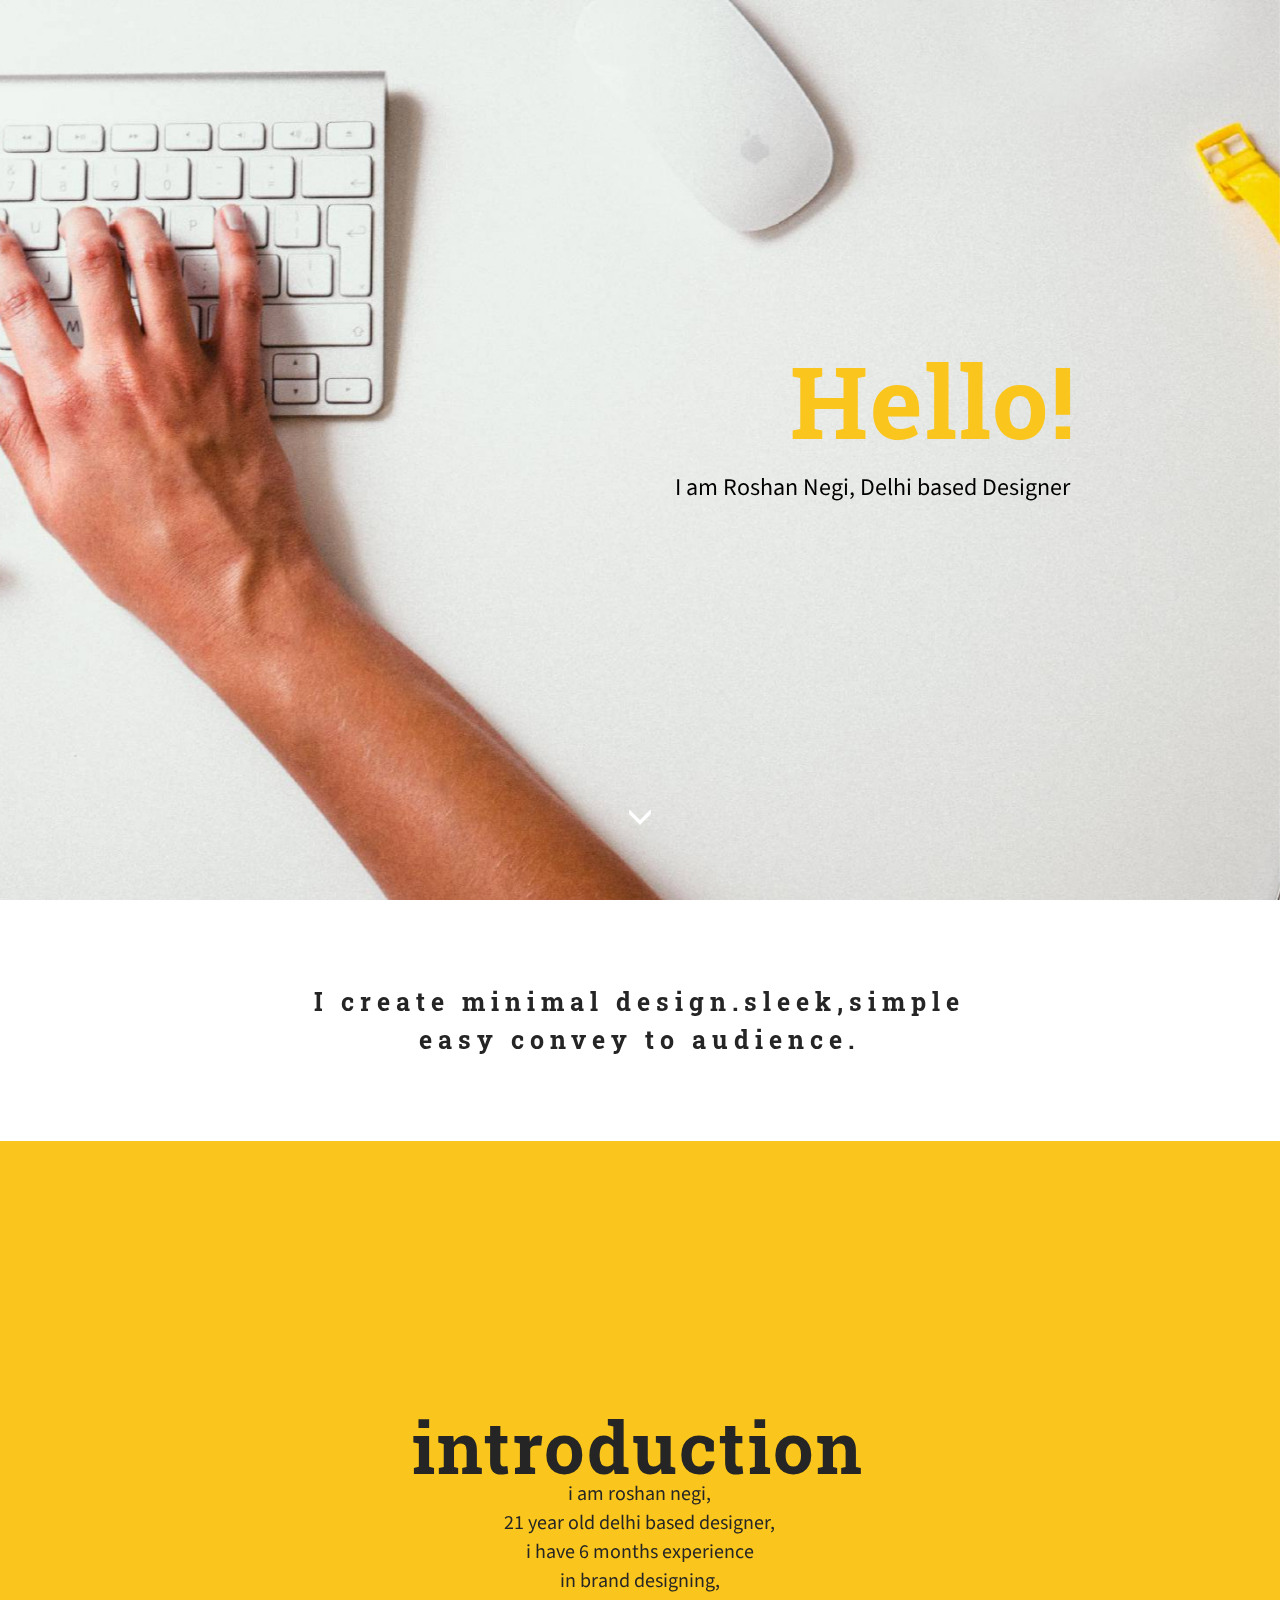
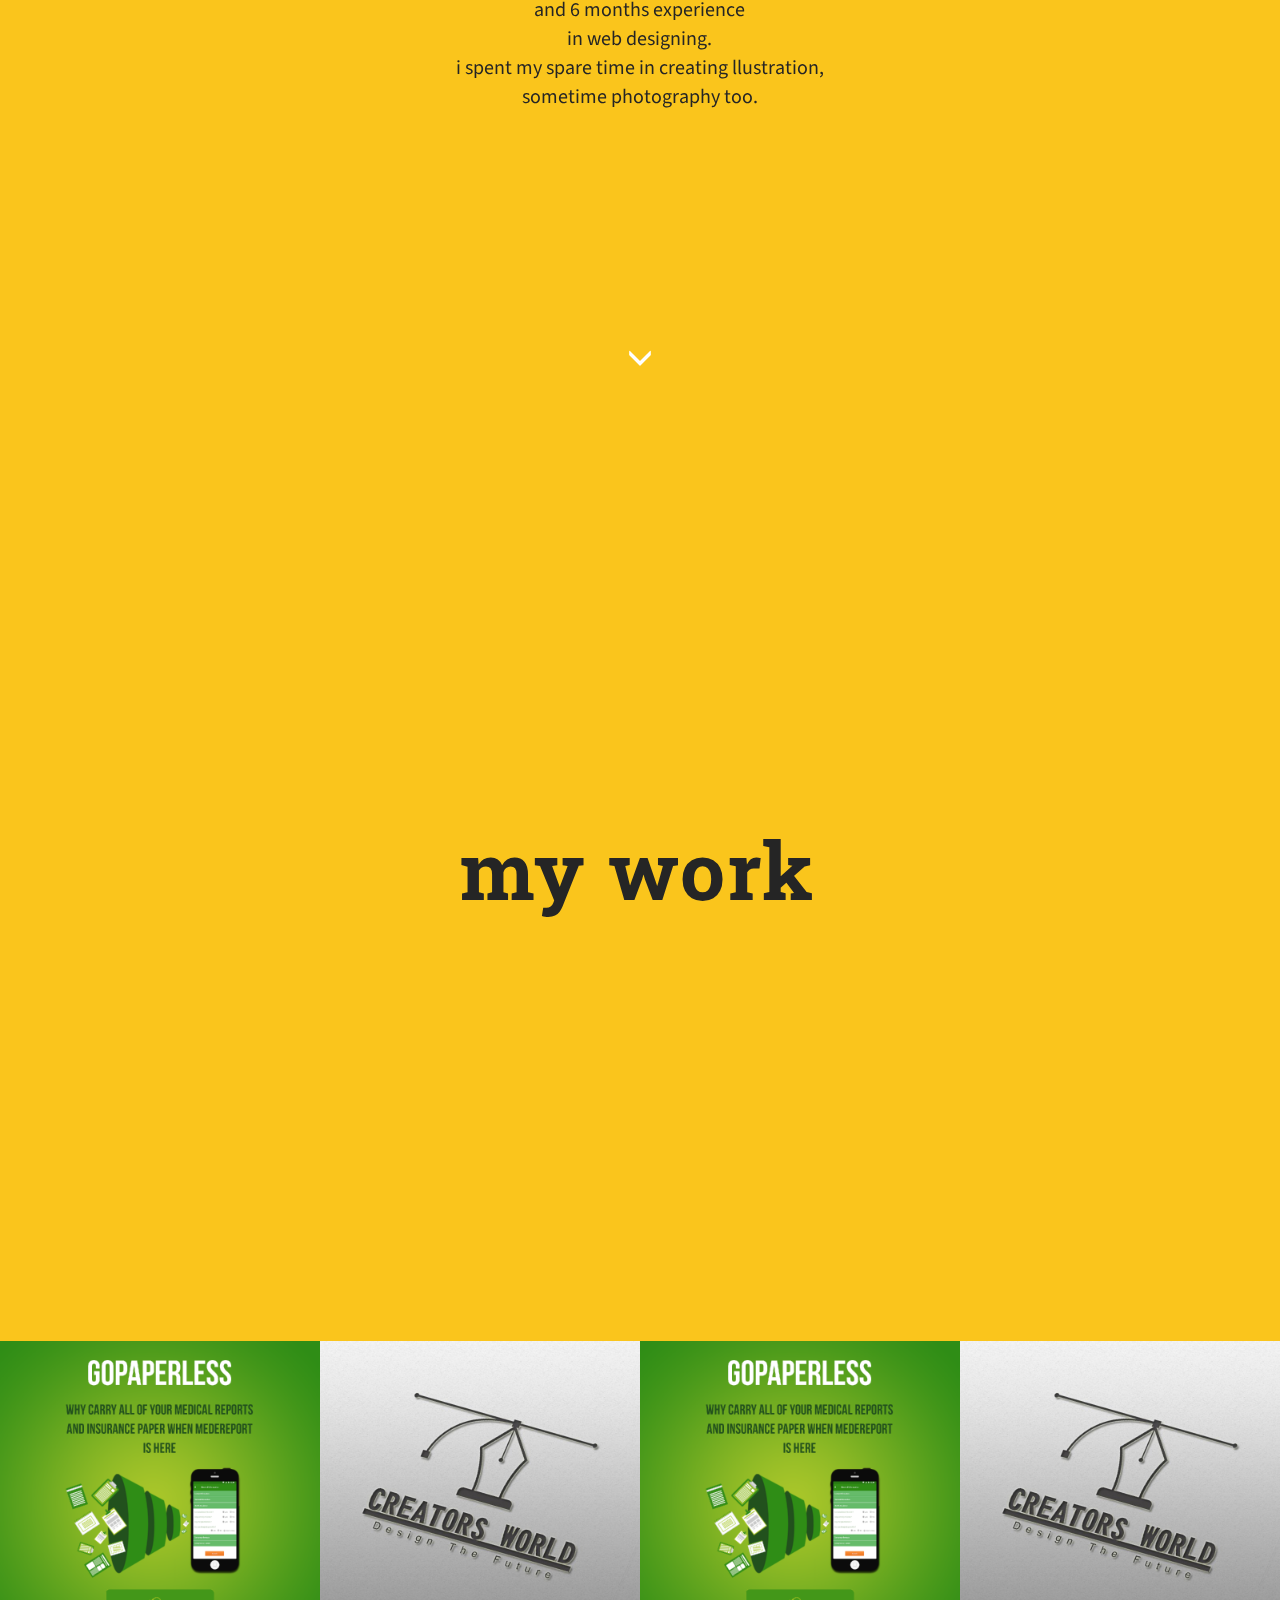
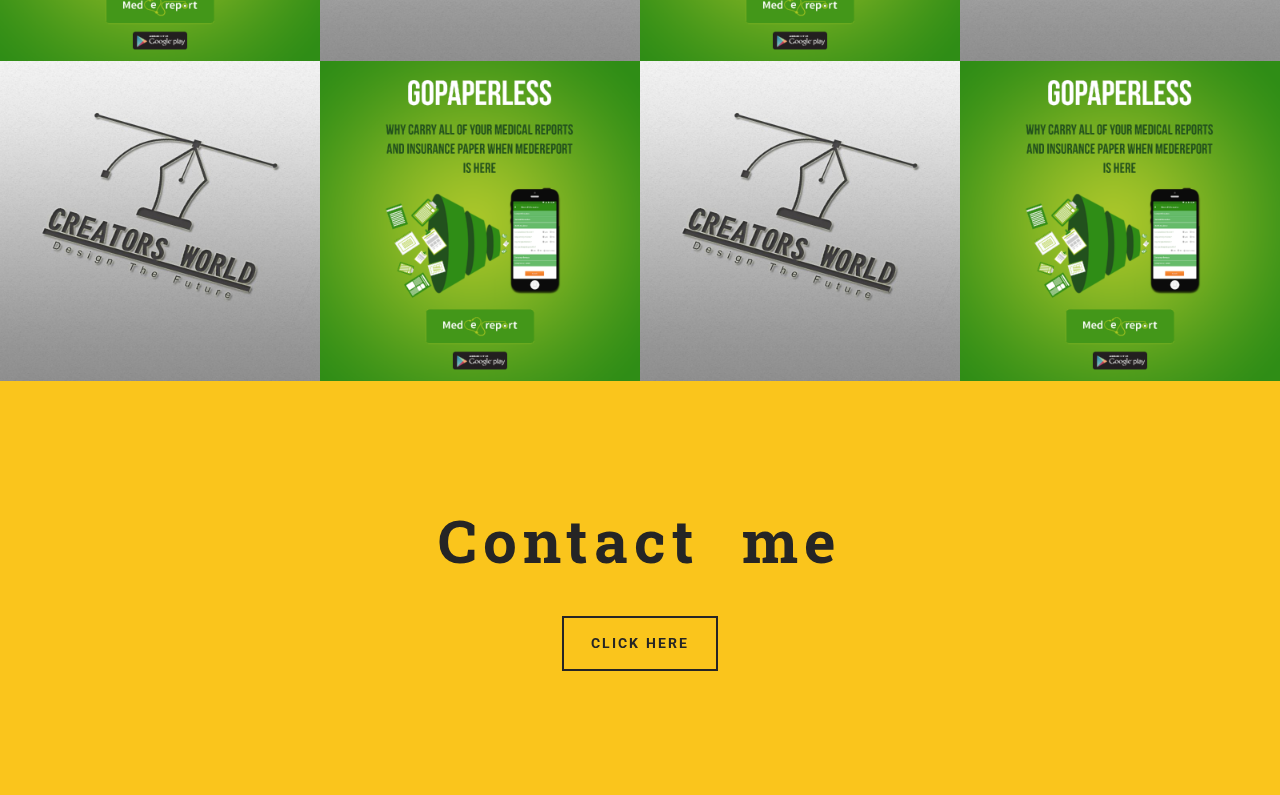
==== index.html @ f422060e "create github pages" ====
<!DOCTYPE html>
<html>
<head>
  <!-- Site made with Mobirise Website Builder v3.10, https://mobirise.com -->
  <meta charset="UTF-8">
  <meta http-equiv="X-UA-Compatible" content="IE=edge">
  <meta name="generator" content="Mobirise v3.10, mobirise.com">
  <meta name="viewport" content="width=device-width, initial-scale=1">
  <link rel="shortcut icon" href="assets/images/logo.png" type="image/x-icon">
  <meta name="description" content="">
  
  <link rel="stylesheet" href="https://fonts.googleapis.com/css?family=Roboto:700,400&amp;subset=cyrillic,latin,greek,vietnamese">
  <link rel="stylesheet" href="assets/bootstrap/css/bootstrap.min.css">
  <link rel="stylesheet" href="assets/animate.css/animate.min.css">
  <link rel="stylesheet" href="assets/mobirise/css/style.css">
  <link rel="stylesheet" href="assets/mobirise-gallery/style.css">
  <link rel="stylesheet" href="assets/mobirise-slider/style.css">
  <link rel="stylesheet" href="assets/mobirise/css/mbr-additional.css" type="text/css">
  
  
  
</head>
<body>
<section class="mbr-box mbr-section mbr-section--relative mbr-section--fixed-size mbr-section--full-height mbr-section--bg-adapted mbr-parallax-background" id="header2-4" style="background-image: url(assets/images/pexels-photo-2000x1026-61.jpg);">
    <div class="mbr-box__magnet mbr-box__magnet--sm-padding mbr-box__magnet--center-left">
        
        <div class="mbr-box__container mbr-section__container container">
            <div class="mbr-box mbr-box--stretched"><div class="mbr-box__magnet mbr-box__magnet--center-left">
                <div class="row"><div class=" col-sm-6 col-sm-offset-6">
                    <div class="mbr-hero animated fadeInUp">
                        <h1 class="mbr-hero__text">Hello!</h1>
                        <p class="mbr-hero__subtext"></p><p>&nbsp; &nbsp; I am Roshan Negi, Delhi based Designer</p><p></p>
                    </div>
                    
                </div></div>
            </div></div>
        </div>
        <div class="mbr-arrow mbr-arrow--floating text-center">
            <div class="mbr-section__container container">
                <a class="mbr-arrow__link" href="#header3-6"><i class="glyphicon glyphicon-menu-down"></i></a>
            </div>
        </div>
    </div>
</section>

<section class="engine"><a rel="external" href="https://mobirise.com">free offline site development</a></section><section class="mbr-section" id="header3-6">
    <div class="mbr-section__container container mbr-section__container--isolated">
        <div class="mbr-header mbr-header--wysiwyg row">
            <div class="col-sm-8 col-sm-offset-2">
                <h3 class="mbr-header__text">I create&nbsp;minimal design.sleek,simple<br>easy convey&nbsp;to audience.</h3>
                
            </div>
        </div>
    </div>
</section>

<section class="mbr-box mbr-section mbr-section--relative mbr-section--fixed-size mbr-section--full-height mbr-section--bg-adapted" id="header2-d" style="background-color: rgb(250, 197, 28);">
    <div class="mbr-box__magnet mbr-box__magnet--sm-padding mbr-box__magnet--center-center">
        
        <div class="mbr-box__container mbr-section__container container">
            <div class="mbr-box mbr-box--stretched"><div class="mbr-box__magnet mbr-box__magnet--center-center">
                <div class="row"><div class=" col-sm-8 col-sm-offset-2">
                    <div class="mbr-hero animated fadeInUp">
                        <h1 class="mbr-hero__text">introduction</h1>
                        <p class="mbr-hero__subtext">i am roshan negi,<br>21 year old delhi based designer,<br>i have 6 months experience<br>in brand designing,<br>and 6 months experience<br>in web designing.<br>i spent my spare time in creating&nbsp;llustration,<br>sometime photography too.<br></p>
                    </div>
                    
                </div></div>
            </div></div>
        </div>
        <div class="mbr-arrow mbr-arrow--floating text-center">
            <div class="mbr-section__container container">
                <a class="mbr-arrow__link" href="#header2-f"><i class="glyphicon glyphicon-menu-down"></i></a>
            </div>
        </div>
    </div>
</section>

<section class="mbr-box mbr-section mbr-section--relative mbr-section--fixed-size mbr-section--full-height mbr-section--bg-adapted" id="header2-f" style="background-color: rgb(250, 197, 28);">
    <div class="mbr-box__magnet mbr-box__magnet--sm-padding mbr-box__magnet--center-center">
        
        <div class="mbr-box__container mbr-section__container container">
            <div class="mbr-box mbr-box--stretched"><div class="mbr-box__magnet mbr-box__magnet--center-center">
                <div class="row"><div class=" col-sm-8 col-sm-offset-2">
                    <div class="mbr-hero animated fadeInUp">
                        <h1 class="mbr-hero__text">my work</h1>
                        
                    </div>
                    
                </div></div>
            </div></div>
        </div>
        
    </div>
</section>

<section class="mbr-gallery mbr-section mbr-section--no-padding" id="gallery1-j" style="background-color: rgb(250, 197, 28);">
    <!-- Gallery -->
    <div class=" mbr-gallery-layout-default">
        <div>
            <div class="row mbr-gallery-row no-gutter">

                <div class="col-lg-3 col-md-4 col-sm-6 col-xs-12 mbr-gallery-item">

                     

                    <a href="#lb-gallery1-j" data-slide-to="0" data-toggle="modal">
                        <img alt="" src="assets/images/59404645477329-2000x2000-99-2000x2000-58.png">
                        <span class="icon glyphicon glyphicon-zoom-in"></span>
                    </a>
                </div><div class="col-lg-3 col-md-4 col-sm-6 col-xs-12 mbr-gallery-item">

                     

                    <a href="#lb-gallery1-j" data-slide-to="1" data-toggle="modal">
                        <img alt="" src="assets/images/d89c5e29535083-2000x2000-59-2000x2000-6.jpg">
                        <span class="icon glyphicon glyphicon-zoom-in"></span>
                    </a>
                </div><div class="col-lg-3 col-md-4 col-sm-6 col-xs-12 mbr-gallery-item">

                     

                    <a href="#lb-gallery1-j" data-slide-to="2" data-toggle="modal">
                        <img alt="" src="assets/images/59404645477329-2000x2000-77-2000x2000-83.png">
                        <span class="icon glyphicon glyphicon-zoom-in"></span>
                    </a>
                </div><div class="col-lg-3 col-md-4 col-sm-6 col-xs-12 mbr-gallery-item">

                     

                    <a href="#lb-gallery1-j" data-slide-to="3" data-toggle="modal">
                        <img alt="" src="assets/images/d89c5e29535083-2000x2000-75-2000x2000-48.jpg">
                        <span class="icon glyphicon glyphicon-zoom-in"></span>
                    </a>
                </div><div class="col-lg-3 col-md-4 col-sm-6 col-xs-12 mbr-gallery-item">

                     

                    <a href="#lb-gallery1-j" data-slide-to="4" data-toggle="modal">
                        <img alt="" src="assets/images/d89c5e29535083-2000x2000-4-2000x2000-98.jpg">
                        <span class="icon glyphicon glyphicon-zoom-in"></span>
                    </a>
                </div><div class="col-lg-3 col-md-4 col-sm-6 col-xs-12 mbr-gallery-item">

                     

                    <a href="#lb-gallery1-j" data-slide-to="5" data-toggle="modal">
                        <img alt="" src="assets/images/59404645477329-2000x2000-41-2000x2000-79.png">
                        <span class="icon glyphicon glyphicon-zoom-in"></span>
                    </a>
                </div><div class="col-lg-3 col-md-4 col-sm-6 col-xs-12 mbr-gallery-item">

                     

                    <a href="#lb-gallery1-j" data-slide-to="6" data-toggle="modal">
                        <img alt="" src="assets/images/d89c5e29535083-2000x2000-57-2000x2000-91.jpg">
                        <span class="icon glyphicon glyphicon-zoom-in"></span>
                    </a>
                </div><div class="col-lg-3 col-md-4 col-sm-6 col-xs-12 mbr-gallery-item">

                     

                    <a href="#lb-gallery1-j" data-slide-to="7" data-toggle="modal">
                        <img alt="" src="assets/images/59404645477329-2000x2000-97-2000x2000-22.png">
                        <span class="icon glyphicon glyphicon-zoom-in"></span>
                    </a>
                </div>
            </div>
        </div>
        <div class="clearfix"></div>
    </div>

    <!-- Lightbox -->
    <div data-app-prevent-settings="" class="mbr-slider modal fade carousel slide" tabindex="-1" data-keyboard="true" data-interval="false" id="lb-gallery1-j">
        <div class="modal-dialog">
            <div class="modal-content">
                <div class="modal-body">
                    <ol class="carousel-indicators">
                        <li data-app-prevent-settings="" data-target="#lb-gallery1-j" data-slide-to="0"></li><li data-app-prevent-settings="" data-target="#lb-gallery1-j" data-slide-to="1"></li><li data-app-prevent-settings="" data-target="#lb-gallery1-j" data-slide-to="2"></li><li data-app-prevent-settings="" data-target="#lb-gallery1-j" data-slide-to="3"></li><li data-app-prevent-settings="" data-target="#lb-gallery1-j" data-slide-to="4"></li><li data-app-prevent-settings="" data-target="#lb-gallery1-j" data-slide-to="5"></li><li data-app-prevent-settings="" data-target="#lb-gallery1-j" data-slide-to="6"></li><li data-app-prevent-settings="" data-target="#lb-gallery1-j" class=" active" data-slide-to="7"></li>
                    </ol>
                    <div class="carousel-inner">
                        <div class="item">
                            <img alt="" src="assets/images/59404645477329-2000x2000-99.png">
                        </div><div class="item">
                            <img alt="" src="assets/images/d89c5e29535083-2000x2000-59.jpg">
                        </div><div class="item">
                            <img alt="" src="assets/images/59404645477329-2000x2000-77.png">
                        </div><div class="item">
                            <img alt="" src="assets/images/d89c5e29535083-2000x2000-75.jpg">
                        </div><div class="item">
                            <img alt="" src="assets/images/d89c5e29535083-2000x2000-4.jpg">
                        </div><div class="item">
                            <img alt="" src="assets/images/59404645477329-2000x2000-41.png">
                        </div><div class="item">
                            <img alt="" src="assets/images/d89c5e29535083-2000x2000-57.jpg">
                        </div><div class="item active">
                            <img alt="" src="assets/images/59404645477329-2000x2000-97.png">
                        </div>
                    </div>
                    <a class="left carousel-control" role="button" data-slide="prev" href="#lb-gallery1-j">
                        <span class="glyphicon glyphicon-menu-left" aria-hidden="true"></span>
                        <span class="sr-only">Previous</span>
                    </a>
                    <a class="right carousel-control" role="button" data-slide="next" href="#lb-gallery1-j">
                        <span class="glyphicon glyphicon-menu-right" aria-hidden="true"></span>
                        <span class="sr-only">Next</span>
                    </a>

                    <a class="close" href="#" role="button" data-dismiss="modal">
                        <span class="glyphicon glyphicon-remove" aria-hidden="true"></span>
                        <span class="sr-only">Close</span>
                    </a>
                </div>
            </div>
        </div>
    </div>
</section>

<section class="mbr-section mbr-section--relative mbr-section--fixed-size" id="msg-box3-l" style="background-color: rgb(250, 197, 28);">
    
    <div class="mbr-section__container container mbr-section__container--first" style="padding-top: 124px;">
        <div class="mbr-header mbr-header--wysiwyg row">
            <div class="col-sm-8 col-sm-offset-2">
                <h3 class="mbr-header__text">Contact &nbsp;me</h3>
                
            </div>
        </div>
    </div>
    
    <div class="mbr-section__container container mbr-section__container--last" style="padding-bottom: 124px;">
        <div class="row">
            <div class="col-sm-8 col-sm-offset-2">
                <div class="mbr-buttons mbr-buttons--center"><a class="mbr-buttons__btn btn btn-lg btn-default" href="page2.html">CLICK HERE</a>  </div>
            </div>
        </div>
    </div>
</section>


  <script src="assets/web/assets/jquery/jquery.min.js"></script>
  <script src="assets/bootstrap/js/bootstrap.min.js"></script>
  <script src="assets/smooth-scroll/SmoothScroll.js"></script>
  <script src="assets/jarallax/jarallax.js"></script>
  <script src="assets/masonry/masonry.pkgd.min.js"></script>
  <script src="assets/imagesloaded/imagesloaded.pkgd.min.js"></script>
  <script src="assets/bootstrap-carousel-swipe/bootstrap-carousel-swipe.js"></script>
  <script src="assets/mobirise/js/script.js"></script>
  <script src="assets/mobirise-gallery/script.js"></script>
  
  
</body>
</html>
---- assets/mobirise/css/style.css ----
.is-builder .animated {
  -webkit-animation-name: none !important;
  animation-name: none !important;
}
html {
  position: relative;
  min-height: 100%;
}
.mbr-embedded-video {
  position: relative;
}
.mbr-background-video,
.mbr-background-video-preview {
  bottom: 0;
  left: 0;
  overflow: hidden;
  position: absolute;
  right: 0;
  top: 0;
}
.mbr-parallax-background,
.mbr-background {
  background-attachment: fixed !important;
  background-position: 50% 0;
  background-repeat: no-repeat;
  background-size: cover !important;
}
.mbr-hidden-scrollbar .mbr-parallax-background {
  background-size: auto 130%;
}
.mobile .mbr-parallax-background {
  background-attachment: scroll !important;
}
.mbr-background {
  background-attachment: scroll !important;
}
.mbr-navbar {
  position: relative;
  width: 100%;
}
.mbr-navbar:before {
  content: "";
  display: block;
}
.mbr-navbar__brand-link:after,
.mbr-navbar__brand-img {
  max-height: 74px;
  height: 100%;
}
.mbr-navbar:before,
.mbr-navbar__container {
  height: 98px;
}
.mbr-navbar--ss .mbr-navbar__brand-link:after,
.mbr-navbar--ss .mbr-navbar__brand-img {
  height: 74px;
}
.mbr-navbar--ss:before,
.mbr-navbar--ss .mbr-navbar__container {
  height: 98px;
}
.mbr-navbar--xs .mbr-navbar__brand-link:after,
.mbr-navbar--xs .mbr-navbar__brand-img {
  height: 32px;
}
.mbr-navbar--xs:before,
.mbr-navbar--xs .mbr-navbar__container {
  height: 56px;
}
.mbr-navbar--s .mbr-navbar__brand-link:after,
.mbr-navbar--s .mbr-navbar__brand-img {
  height: 48px;
}
.mbr-navbar--s:before,
.mbr-navbar--s .mbr-navbar__container {
  height: 72px;
}
.mbr-navbar--m .mbr-navbar__brand-link:after,
.mbr-navbar--m .mbr-navbar__brand-img {
  height: 64px;
}
.mbr-navbar--m:before,
.mbr-navbar--m .mbr-navbar__container {
  height: 88px;
}
.mbr-navbar--l .mbr-navbar__brand-link:after,
.mbr-navbar--l .mbr-navbar__brand-img {
  height: 96px;
}
.mbr-navbar--l:before,
.mbr-navbar--l .mbr-navbar__container {
  height: 120px;
}
.mbr-navbar--xl .mbr-navbar__brand-link:after,
.mbr-navbar--xl .mbr-navbar__brand-img {
  height: 128px;
}
.mbr-navbar--xl:before,
.mbr-navbar--xl .mbr-navbar__container {
  height: 152px;
}
.mbr-navbar--short .mbr-navbar__brand-link:after,
.mbr-navbar--short .mbr-navbar__brand-img {
  height: 40px;
}
.mbr-navbar--short .mbr-brand__logo .mbr-iconfont{
  font-size: 40px;
}
.mbr-navbar--short:before,
.mbr-navbar--short .mbr-navbar__container {
  height: 64px;
}
.mbr-navbar--short .mbr-navbar__container {
  padding: 12px 0;
}
@media (max-width: 767px) {
  .mbr-navbar--short .mbr-navbar__brand-link:after,
  .mbr-navbar--short .mbr-navbar__brand-img {
    height: 31px;
  }
  .mbr-navbar--short:before,
  .mbr-navbar--short .mbr-navbar__container {
    height: 45px;
  }
  .mbr-navbar--short .mbr-navbar__container {
    padding: 7px 0;
  }
}
.mbr-navbar__brand-img {
  position: relative;
}
.mbr-navbar__brand-img,
.mbr-navbar__container,
.mbr-navbar__section {
  -webkit-transition: all 300ms ease-in-out 0s;
  -o-transition: all 300ms ease-in-out 0s;
  transition: all 300ms ease-in-out 0s;
}
.mbr-navbar__section {
  background: #2c2c2c;
  height: auto;
  position: absolute;
  top: 0;
  width: 100%;
  z-index: 1000;
}
.mbr-navbar__container {
  display: table;
  padding: 12px 0;
  width: 100%;
}
.mbr-navbar__menu-box {
  display: table;
  width: 100%;
}
.mbr-navbar__menu-box--inline-left,
.mbr-navbar__menu-box--inline-center,
.mbr-navbar__menu-box--inline-right {
  display: block;
  text-align: left;
}
.mbr-navbar__menu-box--inline-center {
  text-align: center;
}
.mbr-navbar__menu-box--inline-right {
  text-align: right;
}
.mbr-navbar__column {
  display: table-cell;
  vertical-align: middle;
}
.mbr-navbar__column--xxs {
  width: 1%;
}
.mbr-navbar__column--xs {
  width: 10%;
}
.mbr-navbar__column--s {
  width: 20%;
}
.mbr-navbar__column--m {
  width: 30%;
}
.mbr-navbar__column--l {
  width: 40%;
}
.mbr-navbar__column--xl {
  width: 50%;
}
.mbr-navbar__menu-box--inline-left .mbr-navbar__column,
.mbr-navbar__menu-box--inline-center .mbr-navbar__column,
.mbr-navbar__menu-box--inline-right .mbr-navbar__column {
  display: inline-block;
}
.mbr-navbar__items {
  float: left;
  padding-left: 0px;
  position: relative;
  left: -20px;
}
.mbr-navbar__items--right {
  float: right;
  left: 0;
}
.float-left {
  float: left;
}
.mbr-navbar__item {
  display: block;
  float: left;
  position: relative;
}
.mbr-navbar__hamburger {
  display: none;
  margin-top: -11px;
  position: absolute;
  right: 0;
  top: 50%;
  z-index: 10000;
}
.mbr-navbar--collapsed .mbr-navbar__container {
  position: relative;
}
.mbr-navbar--collapsed .mbr-navbar__column {
  display: block;
  width: 100%;
}
.mbr-navbar--collapsed .mbr-navbar__items--right {
  padding-top: 13px;
}
.mbr-navbar--collapsed .mbr-navbar__menu {
  background: rgba(0, 0, 0, 0.9);
  display: none;
  height: 100%;
  left: 0;
  position: fixed;
  top: 0;
  width: 100%;
  z-index: 9999;
}
.mbr-navbar--collapsed .mbr-navbar__menu-box {
  display: table-cell;
  vertical-align: middle;
}
.mbr-navbar--collapsed .mbr-navbar__items {
  float: none;
}
.mbr-navbar--collapsed .mbr-navbar__item {
  float: none;
}
.mbr-navbar--collapsed .mbr-navbar__hamburger {
  display: block;
}
.mbr-navbar--collapsed.mbr-navbar--open .mbr-navbar__menu {
  display: table;
}
.mbr-navbar--collapsed.mbr-navbar--open:not(.mbr-navbar--sticky) .mbr-navbar__section {
  background: none;
  position: fixed;
}
.mbr-navbar--collapsed.mbr-navbar--open .mbr-navbar__brand {
  visibility: hidden;
}
.mbr-navbar--collapsed.mbr-navbar--sticky.mbr-navbar--open .mbr-navbar__brand {
  visibility: visible;
}
.mbr-navbar--collapsed.mbr-navbar--open .mbr-navbar__brand-img,
.mbr-navbar--collapsed.mbr-navbar--open .mbr-navbar__container {
  -webkit-transition: none;
  -o-transition: none;
  transition: none;
}
.mbr-navbar--freeze.mbr-navbar--collapsed.mbr-navbar--open .mbr-navbar__hamburger,
.mbr-navbar--freeze.mbr-navbar--collapsed.mbr-navbar--open .mbr-navbar__hamburger:hover {
  color: #fff !important;
}
.mbr-navbar--sticky .mbr-navbar__section {
  position: fixed;
}
.mbr-navbar--absolute {
  position: absolute;
}
/* fix for popup menu conflict */
@media (max-width: 480px) {
  .mbr-navbar--absolute.mbr-navbar[id^=menu-] {
    position: absolute;
  }
}
.mbr-navbar--transparent .mbr-navbar__section {
  background: none;
}
.mbr-navbar--stuck .mbr-navbar__section,
.mbr-navbar--relative .mbr-navbar__section {
  background: #2c2c2c;
}
@media (max-width: 991px) {
  .mbr-navbar--auto-collapse .mbr-navbar__container {
    position: relative;
  }
  .mbr-navbar--auto-collapse .mbr-navbar__column {
    display: block;
    width: 100%;
  }
  .mbr-navbar__column {
    max-height: 100vh;
    overflow-x: hidden;
    overflow-y:auto;
  }
  .mbr-navbar__column::-webkit-scrollbar {
    display:none;
  }
  .mbr-navbar--auto-collapse .mbr-navbar__items--right {
    padding-top: 13px;
  }
  .mbr-navbar--auto-collapse .mbr-navbar__menu {
    background: rgba(0, 0, 0, 0.9);
    display: none;
    height: 100%;
    left: 0;
    position: fixed;
    top: 0;
    width: 100%;
    z-index: 9999;
  }
  .mbr-navbar--auto-collapse .mbr-navbar__menu-box {
    display: table-cell;
    vertical-align: middle;
  }
  .mbr-navbar--auto-collapse .mbr-navbar__items {
    float: none;
  }
  .mbr-navbar--auto-collapse .mbr-navbar__item {
    float: none;
  }
  .mbr-navbar--auto-collapse .mbr-navbar__hamburger {
    display: block;
  }
  .mbr-navbar--auto-collapse.mbr-navbar--open .mbr-navbar__menu {
    display: table;
  }
  .mbr-navbar--auto-collapse.mbr-navbar--open:not(.mbr-navbar--sticky) .mbr-navbar__section {
    background: none;
    position: fixed;
  }
  .mbr-navbar--auto-collapse.mbr-navbar--open .mbr-navbar__brand {
    visibility: hidden;
  }
  .mbr-navbar--auto-collapse.mbr-navbar--sticky.mbr-navbar--open .mbr-navbar__brand {
    visibility: visible;
  }
  .mbr-navbar--auto-collapse.mbr-navbar--open .mbr-navbar__brand-img,
  .mbr-navbar--auto-collapse.mbr-navbar--open .mbr-navbar__container {
    -webkit-transition: none;
    -o-transition: none;
    transition: none;
  }
}
.mbr-after-navbar:before {
  content: "";
  display: block;
  height: 98px;
}
.mbr-hamburger {
  cursor: pointer;
  height: 23px;
  width: 30px;
}
.mbr-hamburger:focus {
  outline: none;
}
.mbr-hamburger__line,
.mbr-hamburger__line:before,
.mbr-hamburger__line:after {
  content: "";
  position: absolute;
  display: block;
  height: 1px;
  cursor: pointer;
}
.mbr-hamburger__line,
.mbr-hamburger__line:before,
.mbr-hamburger__line:after {
  width: 30px;
  border-bottom: 5px solid;
  top: 9px;
}
.mbr-hamburger__line:before {
  top: -9px;
}
.mbr-hamburger__line:after {
  top: 9px;
}
.mbr-hamburger__line,
.mbr-hamburger__line:before,
.mbr-hamburger__line:after {
  -webkit-transition: all 300ms ease-in-out;
  transition: all 300ms ease-in-out;
}
.mbr-hamburger--open .mbr-hamburger__line {
  border-color: transparent;
}
.mbr-hamburger--open .mbr-hamburger__line:before,
.mbr-hamburger--open .mbr-hamburger__line:after {
  top: 0;
}
.mbr-hamburger--open .mbr-hamburger__line:before {
  -ms-transform: rotate(45deg);
  -webkit-transform: rotate(45deg);
  transform: rotate(45deg);
}
.mbr-hamburger--open .mbr-hamburger__line:after {
  top: 10px;
  -ms-transform: translatey(-10px) rotate(-45deg);
  -webkit-transform: translatey(-10px) rotate(-45deg);
  transform: translatey(-10px) rotate(-45deg);
}
@media (max-width: 767px) {
  .mbr-hamburger {
    height: 23px;
    width: 27px;
  }
  .mbr-hamburger__line,
  .mbr-hamburger__line:before,
  .mbr-hamburger__line:after {
    width: 27px;
    border-bottom: 4px solid;
    top: 9px;
  }
  .mbr-hamburger__line:before {
    top: -9px;
  }
  .mbr-hamburger__line:after {
    top: 9px;
  }
}

.navbar-dropdown .hamburger-icon {
  content: "";
  width: 16px;
  -webkit-box-shadow: 0 -6px 0 1px,0 0 0 1px,0 6px 0 1px;
  -moz-box-shadow: 0 -6px 0 1px,0 0 0 1px,0 6px 0 1px;
  box-shadow: 0 -6px 0 1px,0 0 0 1px,0 6px 0 1px;
}

.mbr-brand {
  display: block;
  float: left;
  position: relative;
}
.mbr-brand,
.mbr-brand:hover {
  text-decoration: none;
}
.mbr-brand__name {
  display: block;
  font-weight: bold;
  margin-top: 5px;
  text-align: center;
}
.mbr-brand__name,
.mbr-brand__name:hover {
  text-decoration: none;
}
.mbr-brand--inline {
  display: table;
}
.mbr-brand--inline:after {
  content: "";
  display: table-cell;
  width: 1px;
}
.mbr-brand--inline .mbr-brand__logo,
.mbr-brand--inline .mbr-brand__name {
  display: table-cell;
  vertical-align: middle;
}
.mbr-brand--inline .mbr-brand__logo {
  padding-right: 10px;
}
.mbr-brand--inline .mbr-brand__name {
  margin: 0;
  text-align: left;
}
.mbr-form {
  display: table;
  margin-top: -13px;
  position: relative;
  top: 14px;
  width: 100%;
}
.mbr-form__left,
.mbr-form__right {
  display: table-cell;
  vertical-align: top;
}
.mbr-form__left {
  padding-right: 3px;
}
.mbr-form__right {
  width: 1px;
}
@media (max-width: 530px) {
  .mbr-form {
    display: block;
    margin-top: -27px;
    position: relative;
    top: 26px;
  }
  .mbr-form__left,
  .mbr-form__right {
    display: block;
  }
  .mbr-form__left {
    margin-bottom: 12px;
    padding-right: 0;
  }
  .mbr-form__right {
    width: 100%;
  }
}
.mbr-section {
  padding: 0 20px;
}
.mbr-section--no-padding {
  padding: 0;
}
.mbr-section--relative {
  position: relative;
}
.mbr-section--fixed-size {
  overflow: hidden;
}
.mbr-section--full-height {
  height: 100vh;
}
.mbr-section--full-height.mbr-after-navbar:before {
  display: none;
}
.mbr-section--bg-adapted {
  background-attachment: scroll;
  background-position: 50% 0;
  background-repeat: no-repeat;
  background-size: cover;
}
.mbr-section--gray {
  background-color: #444444;
}
.mbr-section--light-gray {
  background-color: #f0f0f0;
}
.mbr-section--dark-gray {
  background-color: #3c3c3c;
}
.mbr-section__container {
  padding: 0;
  position: relative;
  z-index: 3;
}
.mbr-section__container--center {
  text-align: center;
}
.mbr-section__container--std-padding {
  padding: 93px 0;
}
.mbr-section__container--std-top-padding {
  padding-top: 93px;
}
.mbr-section__container--std-bot-padding {
  padding-bottom: 93px;
}
.mbr-section__container--sm-padding {
  padding: 41px 0;
}
.mbr-section__container--sm-top-padding {
  padding-top: 41px;
}
.mbr-section__container--sm-bot-padding {
  padding-bottom: 41px;
}
.mbr-section__container--isolated {
  padding-bottom: 93px;
  padding-top: 93px;
}
.mbr-section__container--first {
  padding-top: 93px;
  padding-bottom: 41px;
}
.mbr-section__container--middle {
  padding-bottom: 41px;
}
.mbr-section__container--last {
  padding-bottom: 93px;
}
.mbr-section__row {
  margin-left: -24px;
  margin-right: -24px;
}
.mbr-section__col {
  overflow: hidden;
  padding-left: 24px;
  padding-right: 24px;
}
.mbr-section__left {
  padding-right: 40px;
}
.mbr-section__right {
  padding-left: 15px;
}
.mbr-section__header {
  line-height: 1.5em;
  margin: -10px 0 0;
  text-align: center;
}
@media (min-width: 768px) {
  .mbr-section--short-paddings .mbr-section__container--std-padding {
    padding: 59px 0;
  }
  .mbr-section--short-paddings .mbr-section__container--std-top-padding {
    padding-top: 59px;
  }
  .mbr-section--short-paddings .mbr-section__container--std-bot-padding {
    padding-bottom: 59px;
  }
  .mbr-section--short-paddings .mbr-section__container--sm-padding {
    padding: 41px 0;
  }
  .mbr-section--short-paddings .mbr-section__container--sm-top-padding {
    padding-top: 41px;
  }
  .mbr-section--short-paddings .mbr-section__container--sm-bot-padding {
    padding-bottom: 41px;
  }
  .mbr-section--short-paddings .mbr-section__container--isolated {
    padding-bottom: 59px;
    padding-top: 59px;
  }
  .mbr-section--short-paddings .mbr-section__container--first {
    padding-top: 59px;
    padding-bottom: 41px;
  }
  .mbr-section--short-paddings .mbr-section__container--middle {
    padding-bottom: 41px;
  }
  .mbr-section--short-paddings .mbr-section__container--last {
    padding-bottom: 59px;
  }
}
@media (max-width: 767px) {
  .mbr-section__left {
    padding-right: 15px;
  }
  .mbr-section__right {
    padding-left: 15px;
    padding-top: 51px;
  }
}
.mbr-arrow {
  bottom: 71px;
  left: 0;
  line-height: 1px;
  padding: 0 20px;
  position: absolute;
  width: 100%;
  z-index: 3;
}
.mbr-arrow__link {
  display: inline-block;
  font-size: 26px;
}
.mbr-arrow__link,
.mbr-arrow__link:hover,
.mbr-arrow__link:focus {
  color: #fff;
}
.mbr-arrow--floating .mbr-arrow__link {
  -webkit-animation: floating-arrow 1.6s infinite ease-in-out 0s;
  -o-animation: floating-arrow 1.6s infinite ease-in-out 0s;
  animation: floating-arrow 1.6s infinite ease-in-out 0s;
}
@-webkit-keyframes floating-arrow {
  from {
    -webkit-transform: translateY(0);
    transform: translateY(0);
  }
  65% {
    -webkit-transform: translateY(11px);
    transform: translateY(11px);
  }
  to {
    -webkit-transform: translateY(0);
    transform: translateY(0);
  }
}
@-o-keyframes floating-arrow {
  from {
    -webkit-transform: translateY(0);
    transform: translateY(0);
  }
  65% {
    -webkit-transform: translateY(11px);
    transform: translateY(11px);
  }
  to {
    -webkit-transform: translateY(0);
    transform: translateY(0);
  }
}
@keyframes floating-arrow {
  from {
    -webkit-transform: translateY(0);
    transform: translateY(0);
  }
  65% {
    -webkit-transform: translateY(11px);
    transform: translateY(11px);
  }
  to {
    -webkit-transform: translateY(0);
    transform: translateY(0);
  }
}
.mbr-arrow--dark .mbr-arrow__link,
.mbr-arrow--dark .mbr-arrow__link:hover,
.mbr-arrow--dark .mbr-arrow__link:focus {
  color: #252525;
}
@media (max-width: 767px) {
  .mbr-arrow {
    bottom: 41px;
  }
}
@media (max-width: 320px) {
  .mbr-arrow {
    bottom: 21px;
    text-align: center;
  }
}
@media all and (device-width: 320px) and (device-height: 568px) and (orientation: portrait) {
  .mbr-arrow {
    bottom: 31px;
  }
}
.mbr-box {
  display: table;
  width: 100%;
}
.mbr-box--fixed {
  table-layout: fixed;
}
.mbr-box--stretched {
  height: 100%;
}
.mbr-box__magnet {
  display: table-cell;
  float: none;
  height: 100%;
  margin-bottom: 0;
  margin-top: 0;
  text-align: center;
  vertical-align: middle;
}
.mbr-box__magnet--sm-padding {
  padding: 41px 0;
}
.mbr-box__magnet--top-left,
.mbr-box__magnet--top-center,
.mbr-box__magnet--top-right {
  vertical-align: top;
}
.mbr-box__magnet--bottom-left,
.mbr-box__magnet--bottom-center,
.mbr-box__magnet--bottom-right {
  vertical-align: bottom;
}
.mbr-box__magnet--top-left,
.mbr-box__magnet--center-left,
.mbr-box__magnet--bottom-left {
  text-align: left;
}
.mbr-box__magnet--top-right,
.mbr-box__magnet--center-right,
.mbr-box__magnet--bottom-right {
  text-align: right;
}
.mbr-box__container {
  height: 50%;
}
@media (max-width: 767px) {
  .mbr-box__container {
    height: 100%;
  }
  .mbr-box--adapted {
    display: block;
  }
  .mbr-box--adapted > .mbr-box__magnet {
    display: block;
    height: auto;
  }
}
.mbr-overlay {
  background: #222;
  bottom: 0;
  left: 0;
  position: absolute;
  right: 0;
  top: 0;
  z-index: 2;
}
.mbr-google-map__marker {
  color: #252525;
  display: none;
  margin: 0;
}
.mbr-google-map--loaded .mbr-google-map__marker {
  display: block;
}
.mbr-hero {
  color: #fff;
  position: relative;
}
.mbr-hero__text {
  font-size: 46px;
  font-weight: bold;
  left: -2px;
  letter-spacing: 2px;
  line-height: 50px;
  margin: -18px 0 1px 0;
  padding-bottom: 41px;
  position: relative;
  top: 8px;
}
.mbr-hero__subtext {
  font-size: 21px;
  line-height: 29px;
  margin: -32px 0 3px 0;
  padding: 0 0 41px 0;
  position: relative;
  top: 6px;
}
.mbr-figure {
  display: inline-block;
  /*line-height: 1px;*/
  margin: 0;
  max-width: 100%;
  overflow: hidden;
  position: relative;
}
.mbr-figure--no-bg {
  background: none;
}
.mbr-figure--full-width {
  display: block;
  width: 100%;
}
.mbr-figure.mbr-after-navbar:before {
  display: none;
}
.mbr-figure--full-width iframe,
.mbr-figure--full-width .mbr-figure__img,
.mbr-figure--full-width .mbr-figure__map {
  width: 100%;
}
.mbr-figure iframe,
.mbr-figure__img,
.mbr-figure__map {
  max-width: 100%;
}
@-webkit-keyframes mapCircleLoading {
  from {
    -webkit-transform: rotate(0deg);
  }
  to {
    -webkit-transform: rotate(359deg);
  }
}
@keyframes mapCircleLoading {
  from {
    transform: rotate(0deg);
  }
  to {
    transform: rotate(359deg);
  }
}
.mbr-figure__map {
  height: 400px;
  position: relative;
}
.mbr-figure__map--short {
  height: 300px;
}
.mbr-figure__map iframe {
  height: 100%;
  width: 100%;
}
.mbr-figure__map [data-state-details] {
  color: #6b6763;
  font-family: "Roboto", Helvetica, Arial, sans-serif;
  height: 1.5em;
  margin-top: -0.75em;
  padding-left: 20px;
  padding-right: 20px;
  position: absolute;
  text-align: center;
  top: 50%;
  width: 100%;
}
.mbr-figure__map[data-state] {
  background: #e9e5dc;
}
.mbr-figure__map[data-state="loading"] [data-state-details] {
  display: none;
}
.mbr-figure__map[data-state="loading"]::after {
  content: "";
  -webkit-animation: mapCircleLoading .6s infinite linear;
  animation: mapCircleLoading .6s infinite linear;
  border-radius: 50%;
  border: 6px rgba(255, 255, 255, 0.35) solid;
  border-top-color: #fff;
  height: 40px;
  left: 50%;
  margin-left: -20px;
  margin-top: -20px;
  position: absolute;
  top: 50%;
  width: 40px;
}
.mbr-figure__caption {
  background: rgba(0, 0, 0, 0.5);
  bottom: 0;
  color: #fff;
  display: block;
  font-size: 17px;
  left: 0;
  line-height: 1.3em;
  min-height: 53px;
  padding: 17px 20px;
  position: absolute;
  text-align: left;
  width: 100%;
}
.mbr-figure__caption--no-padding {
  padding: 17px 0;
}
.mbr-figure--wysiwyg .mbr-figure__caption a,
.mbr-figure--wysiwyg .mbr-figure__caption a:hover {
  color: inherit;
  text-decoration: underline;
}
.mbr-figure--caption-inside-top .mbr-figure__caption {
  bottom: auto;
  top: 0;
}
.mbr-figure--caption-outside-top .mbr-figure__caption,
.mbr-figure--caption-outside-bottom .mbr-figure__caption {
  background: none;
  position: relative;
}
.mbr-figure--no-bg.mbr-figure--caption-outside-top .mbr-figure__caption,
.mbr-figure--no-bg.mbr-figure--caption-outside-bottom .mbr-figure__caption {
  color: #252525;
}
.mbr-figure--no-bg.mbr-figure--caption-outside-top .mbr-figure__caption {
  margin-top: -3px;
  padding-top: 0;
}
.mbr-figure--no-bg.mbr-figure--caption-outside-bottom .mbr-figure__caption {
  margin-top: -2px;
  padding-bottom: 0;
  top: 2px;
}
.mbr-figure__caption--std-grid {
  background: none;
  z-index: 2;
  overflow: hidden;
}
@media (min-width: 768px) {
  .mbr-figure__caption--std-grid {
    width: 715px;
    left: 50%;
    margin-left: -357.5px;
    padding: 17px 0;
  }
}
@media (min-width: 992px) {
  .mbr-figure__caption--std-grid {
    width: 935px;
    margin-left: -467.5px;
  }
}
@media (min-width: 1200px) {
  .mbr-figure__caption--std-grid {
    width: 1150px;
    margin-left: -575px;
  }
}
.mbr-figure__caption--std-grid:before {
  bottom: 0;
  content: "";
  position: absolute;
  top: 0;
  width: 200%;
  z-index: -1;
  margin-left: -50%;
}
.mbr-figure--caption-inside-top .mbr-figure__caption--std-grid:before,
.mbr-figure--caption-inside-bottom .mbr-figure__caption--std-grid:before {
  background: rgba(0, 0, 0, 0.6);
}
.mbr-figure__caption-small {
  color: #ccc;
  display: block;
  font-size: 14px;
  line-height: 1.3em;
}
.mbr-figure--no-bg.mbr-figure--caption-outside-top .mbr-figure__caption-small,
.mbr-figure--no-bg.mbr-figure--caption-outside-bottom .mbr-figure__caption-small {
  color: #777;
}
@media (max-width: 767px) {
  .mbr-figure--adapted {
    display: block;
    width: 100%;
  }
  .mbr-figure--adapted iframe,
  .mbr-figure--adapted .mbr-figure__img,
  .mbr-figure--adapted .mbr-figure__map {
    width: 100%;
  }
  .mbr-figure--caption-inside-top .mbr-figure__caption,
  .mbr-figure--caption-inside-bottom .mbr-figure__caption {
    background: none;
    position: relative;
  }
  .mbr-figure--caption-inside-top .mbr-figure__caption--std-grid:before,
  .mbr-figure--caption-inside-bottom .mbr-figure__caption--std-grid:before {
    display: none;
  }
}
.mbr-reviews {
  list-style: none;
  margin: 0 -15px;
  padding: 3px 0 0 0;
}
.mbr-reviews__item {
  position: relative;
  margin-top: 39px;
}
.mbr-reviews__text {
  background: #fafafa;
  border-radius: 3px;
  border: 1px solid #ededed;
  color: #777;
  font-size: 16px;
  line-height: 26px;
  padding: 20px;
  position: relative;
}
.mbr-reviews__text:before {
  -webkit-transform: rotate(45deg);
  -ms-transform: rotate(45deg);
  -o-transform: rotate(45deg);
  transform: rotate(45deg);
  width: 14px;
  height: 14px;
  background-color: #fafafa;
  border-color: #ededed;
  border-style: none solid solid none;
  border-width: 0 1px 1px 0;
  bottom: -8px;
  content: "";
  display: block;
  left: 50px;
  position: absolute;
}
.mbr-reviews__p {
  margin: 0;
}
.mbr-reviews__author {
  margin-top: 30px;
  padding-left: 102px;
  position: relative;
}
.mbr-reviews__author--short {
  margin-top: 27px;
  padding-left: 32px;
}
.mbr-reviews__author-img {
  width: 50px;
  height: 50px;
  border-radius: 50%;
  left: 33px;
  position: absolute;
  top: 0;
}
.mbr-reviews__author-name {
  color: #777;
  font-size: 14px;
  font-weight: bold;
  position: relative;
  top: -3px;
}
.mbr-reviews__author-bio {
  color: #999;
  font-size: 12px;
}
@media (max-width: 767px) {
  .mbr-reviews__author {
    padding-bottom: 32px;
  }
  .mbr-reviews__author--short {
    padding-bottom: 1px;
  }
}
@media (min-width: 768px) and (max-width: 991px) {
  .mbr-reviews__item:nth-of-type(2n+1) {
    clear: left;
  }
}
@media (min-width: 992px) {
  .mbr-reviews__item:nth-of-type(3n+1) {
    clear: left;
  }
}
@media (max-width: 991px) {
  .mbr-header--reduce .mbr-header__text {
    padding-top: 1em;
    margin-top: -1em;
  }
}
.mbr-header {
  margin-top: -20px;
  padding: 0;
  position: relative;
  text-align: left;
  top: 10px;
}
.mbr-header--std-padding {
  padding-bottom: 41px;
}
.mbr-header--center {
  text-align: center;
}
.mbr-header__text {
  display: block;
  font-size: 25px;
  font-weight: bold;
  letter-spacing: 6px;
  line-height: 1.5em;
  margin: 0;
}
.mbr-header__subtext {
  color: #777;
  font-size: 14px;
  font-style: italic;
  letter-spacing: 1px;
  margin: 8px 0 7px 0;
}
.mbr-header--inline {
  margin-top: 0;
  padding: 41px 0 28px 0;
  top: 0;
}
.mbr-header--inline .mbr-header__text {
  letter-spacing: 4px;
  line-height: 1em;
  margin: 15px 0 0 0;
}
@media (max-width: 767px) {
  .mbr-header--inline {
    padding: 47px 0 38px 0;
  }
  .mbr-header--inline .mbr-header__text {
    display: block;
    margin: 0 0 38px 0;
  }
  .mbr-header--auto-align .mbr-header__text,
  .mbr-header--auto-align .mbr-header__subtext {
    left: 0;
    text-align: center !important;
  }
}
@media (min-width: 768px) {
  .mbr-header--reduce {
    margin-top: -5px;
    top: 2px;
  }
  .mbr-header--reduce .mbr-header__text {
    font-size: 16px;
    letter-spacing: 1px;
    line-height: 1.1em;
    padding-top: 0.4em;
    margin-top: -0.4em;
  }
}
.mbr-social-icons__icon {
  -webkit-transition: all 0.2s ease-in-out 0s;
  -o-transition: all 0.2s ease-in-out 0s;
  transition: all 0.2s ease-in-out 0s;
  color: #fff;
  cursor: pointer;
  display: inline-block;
  font-size: 29px;
  height: 56px;
  line-height: 61px;
  margin: 0 10px 13px 0;
  position: relative;
  text-align: center;
  width: 56px;
}
.mbr-social-icons__icon:hover {
  color: #fff;
}
.mbr-social-icons--style-1 .mbr-social-icons__icon:hover {
  background: #252525 !important;
}
.mbr-contacts {
  color: #9c9c9c;
  font-size: 14px;
  line-height: 1.7em;
  padding: 45px 0 46px;
}
.mbr-contacts__img {
  max-width: 100%;
  margin: 6px 0 5px 40px;
}
.mbr-contacts__img--left {
  margin-left: 0;
}
.mbr-contacts__text {
  margin: 0;
}
.mbr-contacts__header {
  color: #fff;
  font-size: 14px;
  letter-spacing: 1px;
  margin-bottom: 20px;
  margin-top: 3px;
}
.mbr-contacts__list {
  list-style: none;
  margin: 0;
  padding: 0;
}
@media (max-width: 767px) {
  .mbr-contacts__img {
    margin-bottom: 10px;
  }
  .mbr-contacts__header {
    margin-top: 20px;
    margin-bottom: 10px;
  }
  .mbr-contacts__column {
    margin-top: 37px;
  }
}
.mbr-footer {
  color: #9c9c9c;
  font-size: 13px;
  letter-spacing: 1px;
  line-height: 1.5em;
  padding: 37px 0 39px;
  word-spacing: 1px;
}
.mbr-footer__copyright {
  margin: 0;
}
.mbr-buttons {
  margin: -26px 0 13px 0;
  position: relative;
  text-align: left;
  top: 26px;
}
.mbr-buttons__btn,
.mbr-buttons__link {
  margin: 0 10px 13px 0;
}
.mbr-buttons__btn,
.mbr-buttons__link,
.mbr-buttons__btn:hover,
.mbr-buttons__link:hover {
  text-decoration: none;
}
.mbr-buttons--top {
  top: 44px;
  margin-top: -62px;
}
.mbr-buttons--no-offset {
  margin-top: 0;
  top: 0;
}
.mbr-buttons--only-links {
  left: -20px;
}
.mbr-buttons--center {
  left: 5px;
  text-align: center;
}
.mbr-buttons--center.mbr-buttons--only-links {
  left: 0;
}
.mbr-buttons--right {
  text-align: right;
}
.mbr-buttons--right .mbr-buttons__btn,
.mbr-buttons--right .mbr-buttons__link {
  margin: 0 0 13px 10px;
}
.mbr-buttons--right.mbr-buttons--only-links {
  left: 20px;
}
.mbr-buttons--activated {
  left: 5px;
  text-align: center;
}
.mbr-buttons--activated .mbr-buttons__btn,
.mbr-buttons--activated .mbr-buttons__link {
  margin-left: 0;
  margin-right: 0;
}
.mbr-buttons--activated .mbr-buttons__link {
  font-size: 25px;
  padding: 10px 30px 2px;
}
.mbr-buttons--activated .mbr-buttons__btn {
  font-size: 15px;
  margin-top: 9px;
  padding: 15px 30px;
}
.mbr-buttons--freeze.mbr-buttons--activated .mbr-buttons__link {
  font-size: 25px !important;
}
.mbr-buttons--freeze.mbr-buttons--activated .mbr-buttons__link,
.mbr-buttons--freeze.mbr-buttons--activated .mbr-buttons__link:hover {
  color: #fff !important;
}
.mbr-buttons--freeze.mbr-buttons--activated .mbr-buttons__btn {
  font-size: 15px !important;
}
@media (max-width: 991px) {
  .mbr-buttons {
    top: 0;
  }
  form:not(.mbr-form) .mbr-buttons {
    top: 26px;
  }
  .mbr-buttons:first-child {
    margin-top: 0;
  }
  .mbr-buttons--active {
    left: 5px;
    text-align: center;
  }
  .mbr-buttons--active .mbr-buttons__btn,
  .mbr-buttons--active .mbr-buttons__link {
    margin-left: 0;
    margin-right: 0;
  }
  .mbr-buttons--right.mbr-buttons--only-links {
    left: 0;
  }
  .mbr-buttons--active .mbr-buttons__link {
    font-size: 25px;
    padding: 10px 30px 2px;
  }
  .mbr-buttons--active .mbr-buttons__btn {
    font-size: 15px;
    margin-top: 9px;
    padding: 15px 30px;
  }
  .mbr-buttons--freeze.mbr-buttons--active .mbr-buttons__link {
    font-size: 25px !important;
  }
  .mbr-buttons--freeze.mbr-buttons--active .mbr-buttons__link,
  .mbr-buttons--freeze.mbr-buttons--active .mbr-buttons__link:hover {
    color: #fff !important;
  }
  .mbr-buttons--freeze.mbr-buttons--active .mbr-buttons__btn {
    font-size: 15px !important;
  }
}
@media (max-width: 767px) {
  .mbr-buttons--auto-align {
    left: 5px;
    margin-top: -26px;
    text-align: center;
    top: 26px;
  }
  .mbr-buttons--auto-align.mbr-buttons--only-links {
    left: 0;
  }
}
@media (max-width: 530px) {
  .mbr-buttons {
    left: 0;
  }
  .mbr-buttons__btn,
  .mbr-buttons__link,
  .mbr-buttons--right .mbr-buttons__btn,
  .mbr-buttons--right .mbr-buttons__link {
    display: inline-block;
    margin: 0 0 13px 0;
    text-align: center;
    width: 100%;
  }
  .mbr-buttons--activated .mbr-buttons__btn,
  .mbr-buttons--activated .mbr-buttons__link,
  .mbr-buttons--active .mbr-buttons__btn,
  .mbr-buttons--active .mbr-buttons__link {
    width: auto;
  }
  .mbr-buttons--activated .mbr-buttons__btn,
  .mbr-buttons--active .mbr-buttons__btn {
    margin-top: 9px;
  }
}
.mbr-article {
  color: #777;
  font-size: 17px;
  line-height: 27px;
  text-align: left;
  position: relative;
  margin-top: -21px;
  top: 14px;
}
.mbr-article--wysiwyg h1,
.mbr-article--wysiwyg h2,
.mbr-article--wysiwyg h3,
.mbr-article--wysiwyg h4,
.mbr-article--wysiwyg h5,
.mbr-article--wysiwyg h6 {
  color: #252525;
  display: block;
  font-weight: bold;
  line-height: 1.3em;
  text-align: left;
}
.mbr-article--wysiwyg h1 {
  font-size: 27px;
  letter-spacing: 3px;
}
.mbr-article--wysiwyg h2 {
  font-size: 23px;
  letter-spacing: 2px;
}
.mbr-article--wysiwyg h3 {
  font-size: 19px;
  letter-spacing: 1px;
}
.mbr-article--wysiwyg h4 {
  font-size: 14px;
}
.mbr-article--wysiwyg h5 {
  font-size: 11px;
}
.mbr-article--wysiwyg h6 {
  font-size: 10px;
}
.mbr-article--wysiwyg p,
.mbr-article--wysiwyg ul,
.mbr-article--wysiwyg ol,
.mbr-article--wysiwyg blockquote {
  margin: 0 0 10px 0;
}
.mbr-article--wysiwyg blockquote {
  font-size: 17px;
  border-color: #f97352;
}
@media (max-width: 767px) {
  .mbr-article--auto-align.mbr-article--wysiwyg p,
  .mbr-article--auto-align {
    text-align: left !important;
  }
}
.social-likes__counter {
  -webkit-transition: all 0.2s ease-in-out 0s;
  -o-transition: all 0.2s ease-in-out 0s;
  transition: all 0.2s ease-in-out 0s;
  background: #3c3c3c;
  border-radius: 23px;
  font-size: 12px;
  height: 23px;
  line-height: 24px;
  min-width: 23px;
  padding: 0 5px;
  position: absolute;
  right: -7px;
  text-align: center;
  top: -7px;
}
.social-likes__counter_empty {
  display: none;
}
.social-likes_style-1 .social-likes__icon:hover {
  background: #252525 !important;
}
.social-likes_style-1 .social-likes__icon:hover .social-likes__counter {
  background: #f97352;
}
.social-likes_style-2 .social-likes__icon {
  background: #252525;
}
.social-likes_style-2 .social-likes__counter {
  background: #f97352;
}
.social-likes_style-2 .social-likes__icon:hover .social-likes__counter {
  background: #3c3c3c;
}
.mbr-plan {
  padding-bottom: 41px;
  padding-left: 1px;
  padding-right: 0;
  position: relative;
}
.mbr-plan--first,
.mbr-plan:first-child {
  padding-left: 0;
}
.mbr-plan--last,
.mbr-plan:last-child {
  padding-bottom: 93px;
}
.mbr-plan__box {
  background: #fff;
}
.mbr-plan__header {
  background: #444;
  overflow: hidden;
  padding: 20px 15px;
  color: #fff;
}
.mbr-plan__number {
  border-bottom: 1px dotted #ddd;
  color: #333;
  font-size: 80px;
  line-height: 0;
  margin: 0px 10px;
  padding: 41px 0;
  text-align: center;
  margin-bottom: 41px;
}
.mbr-plan__details {
  padding-bottom: 41px;
}
.mbr-plan__details ul,
.mbr-plan__list {
  list-style: none;
  margin: 0;
  padding: 0;
}
.mbr-plan__details ul {
  text-align: center;
}
.mbr-plan__details li,
.mbr-plan__item {
  line-height: 40px;
  padding: 0 15px;
}
.mbr-plan__item {
  text-align: center;
}
.mbr-plan__buttons {
  overflow: hidden;
  padding: 0 15px 41px;
}
.mbr-plan--favorite {
  margin-right: -1px;
  margin-top: -30px;
  padding-left: 0;
  top: 15px;
  z-index: 5;
}
.mbr-plan--favorite .mbr-plan__number:before {
  content: "";
  display: block;
  height: 15px;
}
.mbr-plan--favorite .mbr-plan__box {
  padding-bottom: 15px;
  box-shadow: 0px 0px 20px 5px rgba(0, 0, 0, 0.1);
}
.mbr-plan--primary .mbr-plan__header {
  background: #4c6972;
}
.mbr-plan--success .mbr-plan__header {
  background: #7ac673;
}
.mbr-plan--info .mbr-plan__header {
  background: #27aae0;
}
.mbr-plan--warning .mbr-plan__header {
  background: #faaf40;
}
.mbr-plan--danger .mbr-plan__header {
  background: #f97352;
}
@media (max-width: 767px) {
  .mbr-plan,
  .mbr-plan--first,
  .mbr-plan:first-child {
    padding-left: 15px;
    padding-right: 15px;
  }
  .mbr-plan__number {
    font-size: 79px;
  }
  .mbr-plan__details {
    font-size: 17px;
  }
  .mbr-plan--favorite {
    margin: 0;
    top: 0;
  }
}
.mbr-number {
  display: inline-block;
  margin-top: -0.12em;
}
.mbr-number__num {
  display: inline-table;
  height: 1em;
}
.mbr-number__group {
  display: table-cell;
  font-weight: bold;
  position: relative;
  vertical-align: middle;
}
.mbr-number__left {
  display: none;
  font-size: 0.34em;
  line-height: 0;
  padding: 0px 5px;
  vertical-align: super;
}
.mbr-number__right {
  display: none;
  font-size: 0.25em;
  padding: 0px 5px;
  vertical-align: middle;
  white-space: nowrap;
}
.mbr-number__caption {
  display: block;
  font-size: 0.19em;
  line-height: 1em;
  opacity: 0.5;
  padding-top: 0.5em;
  text-align: center;
}
.mbr-number--price .mbr-number__value {
  padding-right: 0.28em;
}
.mbr-number--price .mbr-number__left {
  display: inline;
}
.mbr-number--short-price .mbr-number__left,
.mbr-number--short-price .mbr-number__right {
  display: inline;
}
.mbr-number--short-price .mbr-number__caption {
  display: none;
}
.mbr-number--inverse-price .mbr-number__group {
  top: 0.1em;
}
.mbr-number--inverse-price .mbr-number__left {
  display: none;
}
.mbr-number--inverse-price .mbr-number__value {
  padding-left: 0.28em;
}
.mbr-number--inverse-price .mbr-number__right {
  display: inline;
}


/* iconfont default styling */
/* for buttons */
.mbr-iconfont.mbr-iconfont-btn,
.mbr-buttons__btn .mbr-iconfont{ /* depricated, used only for compatibility */
  padding-right: 0.3em;
  font-size: 2em;
  line-height: 0.4em;
  vertical-align: text-bottom;
  position: relative;
  top: -0.1em;
  text-decoration:none;
}

/* menu links */
.mbr-iconfont.mbr-iconfont-btn-parent,
.mbr-buttons__link .mbr-iconfont{ /* depricated, used only for compatibility */
  padding-right: 0.3em;
  font-size: 1.5em;
  position: relative;
  top: -0.2em;
  vertical-align:middle
}

/* msg-box4 */
.mbr-iconfont.mbr-iconfont-msg-box4,
.mbr-iconfont.mbr-iconfont-msg-box5{
  font-size: 357px;
  text-decoration:none;
  color:#FFFFFF;
}


/*menu logo */
.mbr-iconfont.mbr-iconfont-menu,
.mbr-iconfont.mbr-iconfont-ext__menu{
  font-size: 74px;
  text-decoration:none;
  color:#FFFFFF;
}

/* contacts1 */
.mbr-iconfont.mbr-iconfont-contacts1{
  font-size: 119px;
  text-decoration:none;
  color:#9C9C9C;
}

.mbr-iconfont.mbr-iconfont-features1{
  font-size: 250px; /* ~ image.height */
  text-decoration:none;
}
.engine {
	position: absolute;
	text-indent: -2400px;
	text-align: center;
	padding: 0;
}
---- assets/mobirise-gallery/style.css ----
/*-------

   Gallery

-------*/
.mbr-gallery .mbr-gallery-item {
    position: relative;
    /*display: inline-block;*/
    padding-bottom: 30px;
}
.mbr-gallery .mbr-gallery-item > a {
    position: relative;
    display: block;
    background: #fff;
    outline: none;
}
.mbr-gallery .mbr-gallery-row {
    margin-bottom: -30px;
}
.mbr-gallery .mbr-gallery-item img {
    width: 100%;
    opacity: 1;
    -webkit-transition: .2s opacity ease-in-out;
    transition: .2s opacity ease-in-out;
}
.mbr-gallery .mbr-gallery-item > a:hover img {
    opacity: 0.9;
}
.mbr-gallery .mbr-gallery-item .icon {
    position: absolute;
    font-size: 30px;
    top: 50%;
    left: 50%;
    color: #fff;
    opacity: 0;
    -webkit-transform: translateX(-50%) translateY(-50%);
    transform: translateX(-50%) translateY(-50%);
    -webkit-transition: .2s opacity ease-in-out;
    transition: .2s opacity ease-in-out;
}
.mbr-gallery .mbr-gallery-item > a:hover .icon {
    opacity: 1;
}

/* remove spacing */
.mbr-gallery .mbr-gallery-row.no-gutter {
    margin: 0;
}
.mbr-gallery .mbr-gallery-row.no-gutter .mbr-gallery-item {
    padding: 0;
}

/* container */
.mbr-gallery .container.mbr-gallery-layout-default {
    padding: 93px 0;
}

/* fix horizontal scrollbar */
.mbr-gallery .mbr-gallery-layout-default,
.mbr-gallery .mbr-gallery-layout-article {
    overflow: hidden;
}

/* article layout */
.mbr-gallery .mbr-gallery-layout-article > div {
    padding-left: 0;
    padding-right: 0;
}


/* lightbox */
.mbr-gallery .modal {
    position: fixed;
    overflow: hidden;
    padding-right: 0 !important;
}
.mbr-gallery .modal-body {
    padding: 0;
}
.mbr-gallery .modal-body img {
    width: 100%;
}
.mbr-gallery .modal .close {
    position: absolute;
    background-image: none;
    font-size: 20px;
    width: 54px;
    height: 54px;
    top: 20px;
    right: 20px;
    line-height: 54px;
    opacity: 1;
    color: #fff;
    border: 2px solid #fff;
    text-align: center;
    text-shadow: none;
    z-index: 5;
    -webkit-transition: all 0.2s ease-in-out 0s;
    -o-transition: all 0.2s ease-in-out 0s;
    transition: all 0.2s ease-in-out 0s;
}
.mbr-gallery .modal .close:hover {
    background: #fff;
    color: #000;
}

/* modal back color opacity */
.modal-backdrop.in {
    opacity: 0.8;
    filter: alpha(opacity=80);
}

@media (max-width: 768px) {
    .mbr-gallery .modal-dialog {
        margin: 10px auto;
    }

    .mbr-gallery .carousel-indicators,
    .mbr-gallery .carousel-control,
    .mbr-gallery .modal .close {
        position: fixed;
    }
}

/* fix fade in effect */
.mbr-gallery .modal.fade .modal-dialog {
    margin-top: -100px;
    -webkit-transition: margin-top 0.3s ease-out;
    -moz-transition: margin-top 0.3s ease-out;
    -o-transition: margin-top 0.3s ease-out;
    transition: margin-top 0.3s ease-out;
}
.mbr-gallery .modal.in .modal-dialog,
.mbr-gallery .modal.fade .modal-dialog {
    -webkit-transform: none;
    -ms-transform: none;
    -o-transform: none;
    transform: none;
}
.mbr-gallery .modal.in .modal-dialog {
    margin-top: 30px;
}


/* media-caption styles */
.mbr-gallery .mbr-figure__caption {
    width: 100%;
    margin-left: 0;
    box-sizing: border-box;
    border: solid 15px transparent;
    border-style: none solid;
    left: 0;
    background: none;
    margin-bottom: 30px;
}
.mbr-gallery .mbr-figure__caption-small {
    position: relative;
    z-index: 2;
    padding: 0 10px;
}
.mbr-gallery .mbr-caption-background{
    position: absolute;
    z-index: 1;
    left: 0;
    top:0;
    width: 100%;
    height: 100%;
    background: rgba(0, 0, 0, 0.6);
}
.mbr-gallery .no-gutter .mbr-figure__caption {
    margin-bottom: 0;
    border-style: none none;
}


/*
.mbr-gallery .mbr-figure__caption--std-grid:before {
    content: none;
}

.mbr-gallery .container .mbr-figure__caption--std-grid {
    width: 90%;
    margin-left: -44.8%;
    margin-bottom: 30px;
}

@media (max-width: 768px) {
    .mbr-gallery .mbr-figure__caption--std-grid,
    .mbr-gallery .container .mbr-figure__caption--std-grid {

        width: 100%;
        margin-left: 0; 
        padding-left: 15px;
        padding-right: 15px;   
    }

    .mbr-gallery .mbr-gallery-row.no-gutter .mbr-figure__caption--std-grid {
        width: 100%;
        margin-left: 0;
        padding-left: 0;
        padding-right: 0;   
    }
}

@media (min-width: 768px) and (max-width: 991px) {

    .mbr-gallery .mbr-figure__caption--std-grid {
        width: 92.6%;
        margin-left: -46.3%;
    }

    .mbr-gallery .container .mbr-figure__caption--std-grid {
        width: 92%;
        margin-left: -46%;
        margin-bottom: 30px;
    }
}

.mbr-gallery .container.mbr-gallery-layout-article .mbr-figure__caption--std-grid {
    width: 85%;
    margin-left: -42.5%;
}

.mbr-gallery .container.mbr-gallery-layout-article .mbr-gallery-row.no-gutter .mbr-figure__caption--std-grid {
    width: 100%;
    margin-left: -50%;
}

@media (min-width: 768px) and (max-width: 991px) {
    .mbr-gallery .container.mbr-gallery-layout-article .mbr-figure__caption--std-grid {
        width: 88%;
        margin-left: -44%;
    }
}

@media (max-width: 768px) {
    .mbr-gallery .mbr-gallery-layout-article.container .mbr-gallery-row.no-gutter .mbr-figure__caption--std-grid,
    .mbr-gallery .container.mbr-gallery-layout-article .mbr-figure__caption--std-grid {
        width: 100%;
        margin-left: 0;
    }
}

*/
---- assets/mobirise-slider/style.css ----
/*-------

   Slider

-------*/
.mbr-slider .carousel-inner > .active,
.mbr-slider .carousel-inner > .next,
.mbr-slider .carousel-inner > .prev {
	display: table;
}
.mbr-slider .carousel-control {
    background-image: none;
    width: 54px;
    height: 54px;
    top: 50%;
    margin-top: -27px;
    line-height: 54px;
    border: 2px solid #fff;
    opacity: 1;
    text-shadow: none;
    z-index: 5;
    -webkit-transition: all 0.2s ease-in-out 0s;
    -o-transition: all 0.2s ease-in-out 0s;
    transition: all 0.2s ease-in-out 0s;
}
.mbr-slider .carousel-control.left {
	margin-left: 20px;
}
.mbr-slider .carousel-control.right {
	margin-right: 20px;
}
.mbr-slider .carousel-control:hover {
	background: #fff;
	color: #000;
}
.mbr-slider .carousel-indicators {
    bottom: 20px;
}
.mbr-slider .carousel-indicators li,
.mbr-slider .carousel-indicators .active {
    width: 15px;
    height: 15px;
    margin: 3px;
    border: 2px solid #ffffff;
}

@media (max-width: 767px) {
    .mbr-slider .carousel-control {
        top: auto;
        bottom: 20px;
    }
}
.mbr-slider .mbr-overlay {
    z-index: 0;
    opacity:0.5;
}
/* boxed model */
.mbr-slider > .boxed-slider {
    position: relative;
    padding: 93px 0;
}
.mbr-slider > .boxed-slider > div{
    position: relative;

}
.mbr-slider > .container .carousel-indicators {
    margin-bottom: 3px;
}
@media (max-width: 767px) {
    .mbr-slider > .container .carousel-control {
        margin-bottom: 0px;
    }
}
.mbr-slider > .container img {
    width: 100%;
}
.mbr-slider > .container img + .row {
    position: absolute;
    top: 50%;
    left: 0;
    right: 0;
    margin-left: 0;
    margin-right: 0;
    -webkit-transform: translateY(-50%);
    -moz-transform: translateY(-50%);
    transform: translateY(-50%);
}
.mbr-slider .mbr-section {
    padding-left: 0;
    padding-right: 0;
}

/* article layout */
.mbr-slider .article-slider > div {
    padding-left: 0;
    padding-right: 0;
}
.mbr-slider > .container.article-slider .carousel-indicators {
    margin-bottom: 0;
}
---- assets/mobirise/css/mbr-additional.css ----
@import url(https://fonts.googleapis.com/css?family=Roboto+Slab:400,300,700);
@import url(https://fonts.googleapis.com/css?family=Source+Sans+Pro:400,300,700);







#header2-4 H1 {
  color: #fac51c;
  font-family: 'Roboto Slab', serif;
  font-size: 100px;
  text-align: center;
}
#header2-4 P {
  color: #000000;
  font-family: 'Source Sans Pro', sans-serif;
  font-size: 24px;
  text-align: left;
}
#header3-6 H3 {
  text-align: center;
  font-family: 'Roboto Slab', serif;
  font-size: 25px;
  color: #252525;
}
#header3-6 P {
  text-align: center;
}
#header2-d H1 {
  text-align: center;
  color: #252525;
  font-family: 'Roboto Slab', serif;
  font-size: 72px;
}
#header2-d P {
  text-align: center;
  color: #252525;
  font-family: 'Source Sans Pro', sans-serif;
  font-size: 20px;
}
#header2-f H1 {
  color: #252525;
  font-family: 'Roboto Slab', serif;
  font-size: 80px;
}
#msg-box3-l .mbr-header .mbr-header__text {
  text-align: center;
  font-family: 'Roboto Slab', serif;
  font-size: 60px;
}
#msg-box3-l .mbr-header .mbr-header__subtext {
  text-align: center;
}


#header2-x H1 {
  text-align: right;
  color: #000000;
  font-family: 'Roboto Slab', serif;
  font-size: 72px;
}
#header2-z H1 {
  color: #000000;
  font-family: 'Roboto Slab', serif;
  font-size: 48px;
}
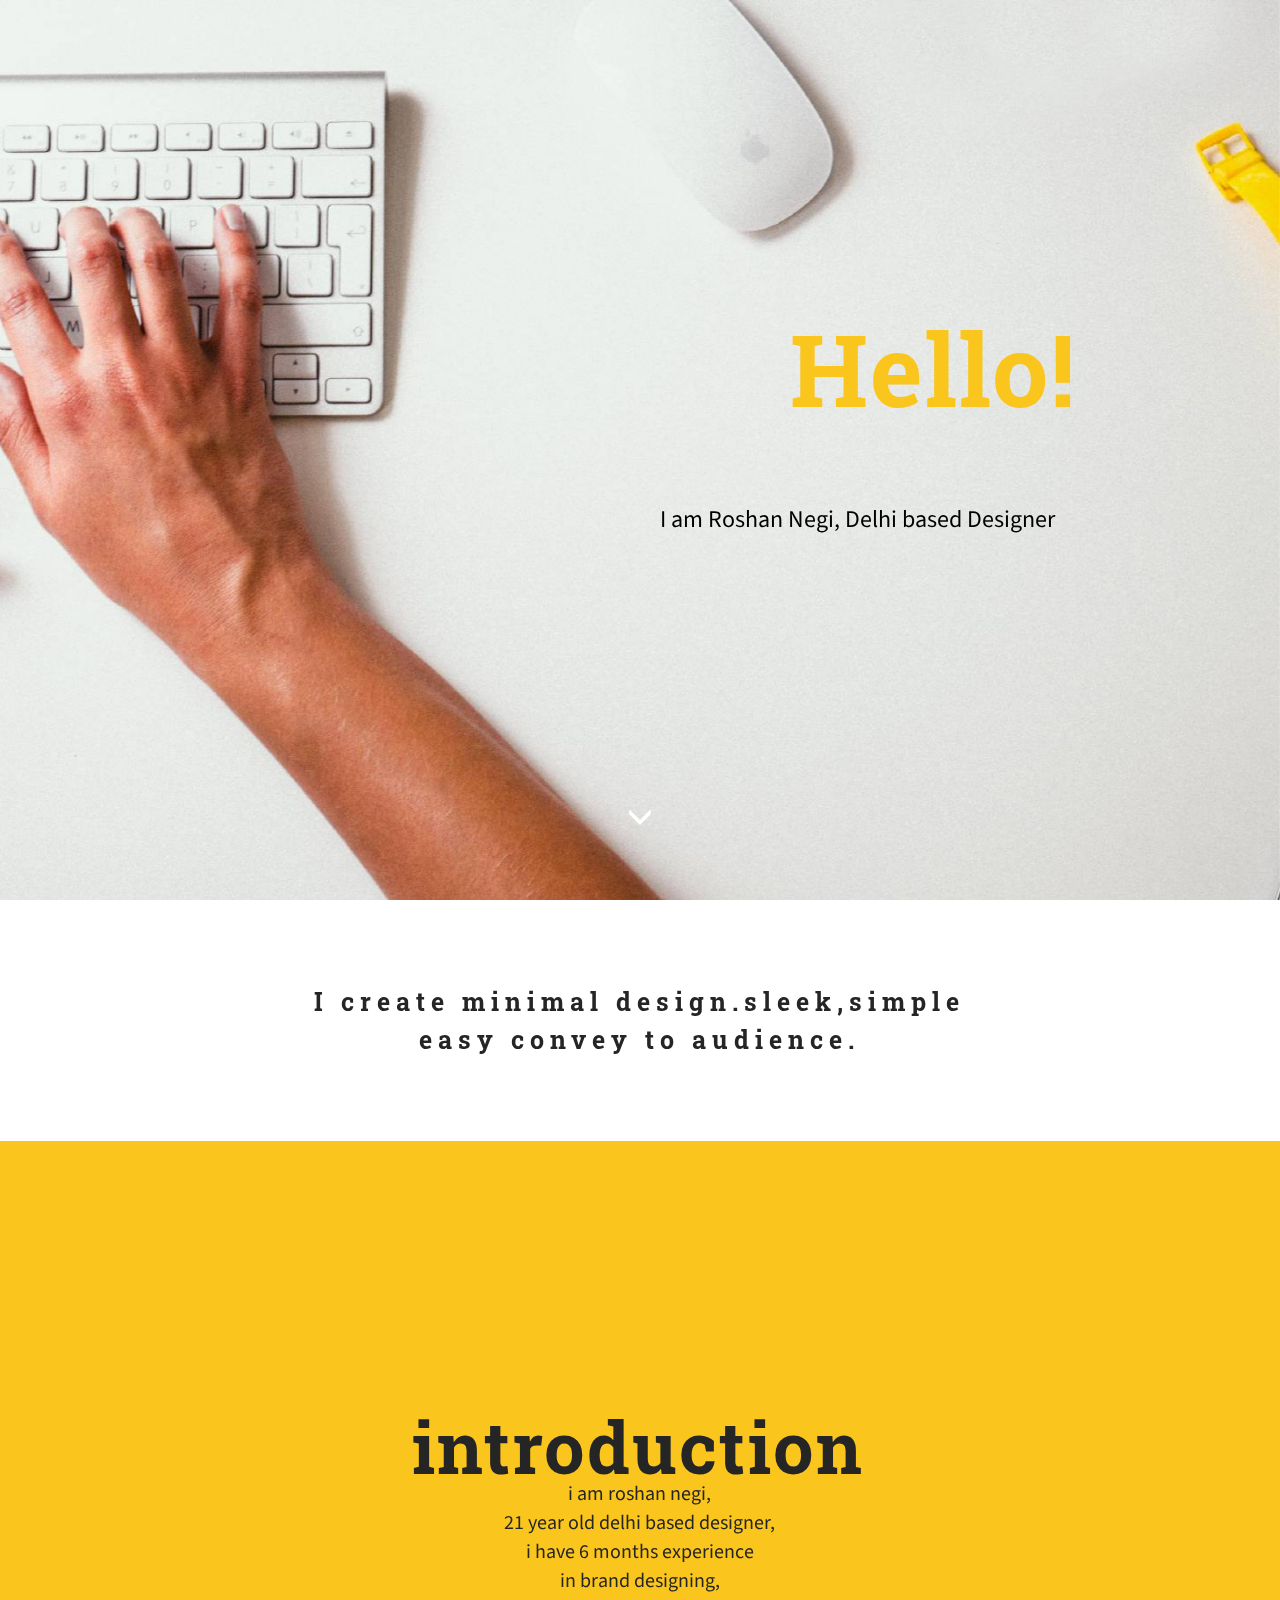
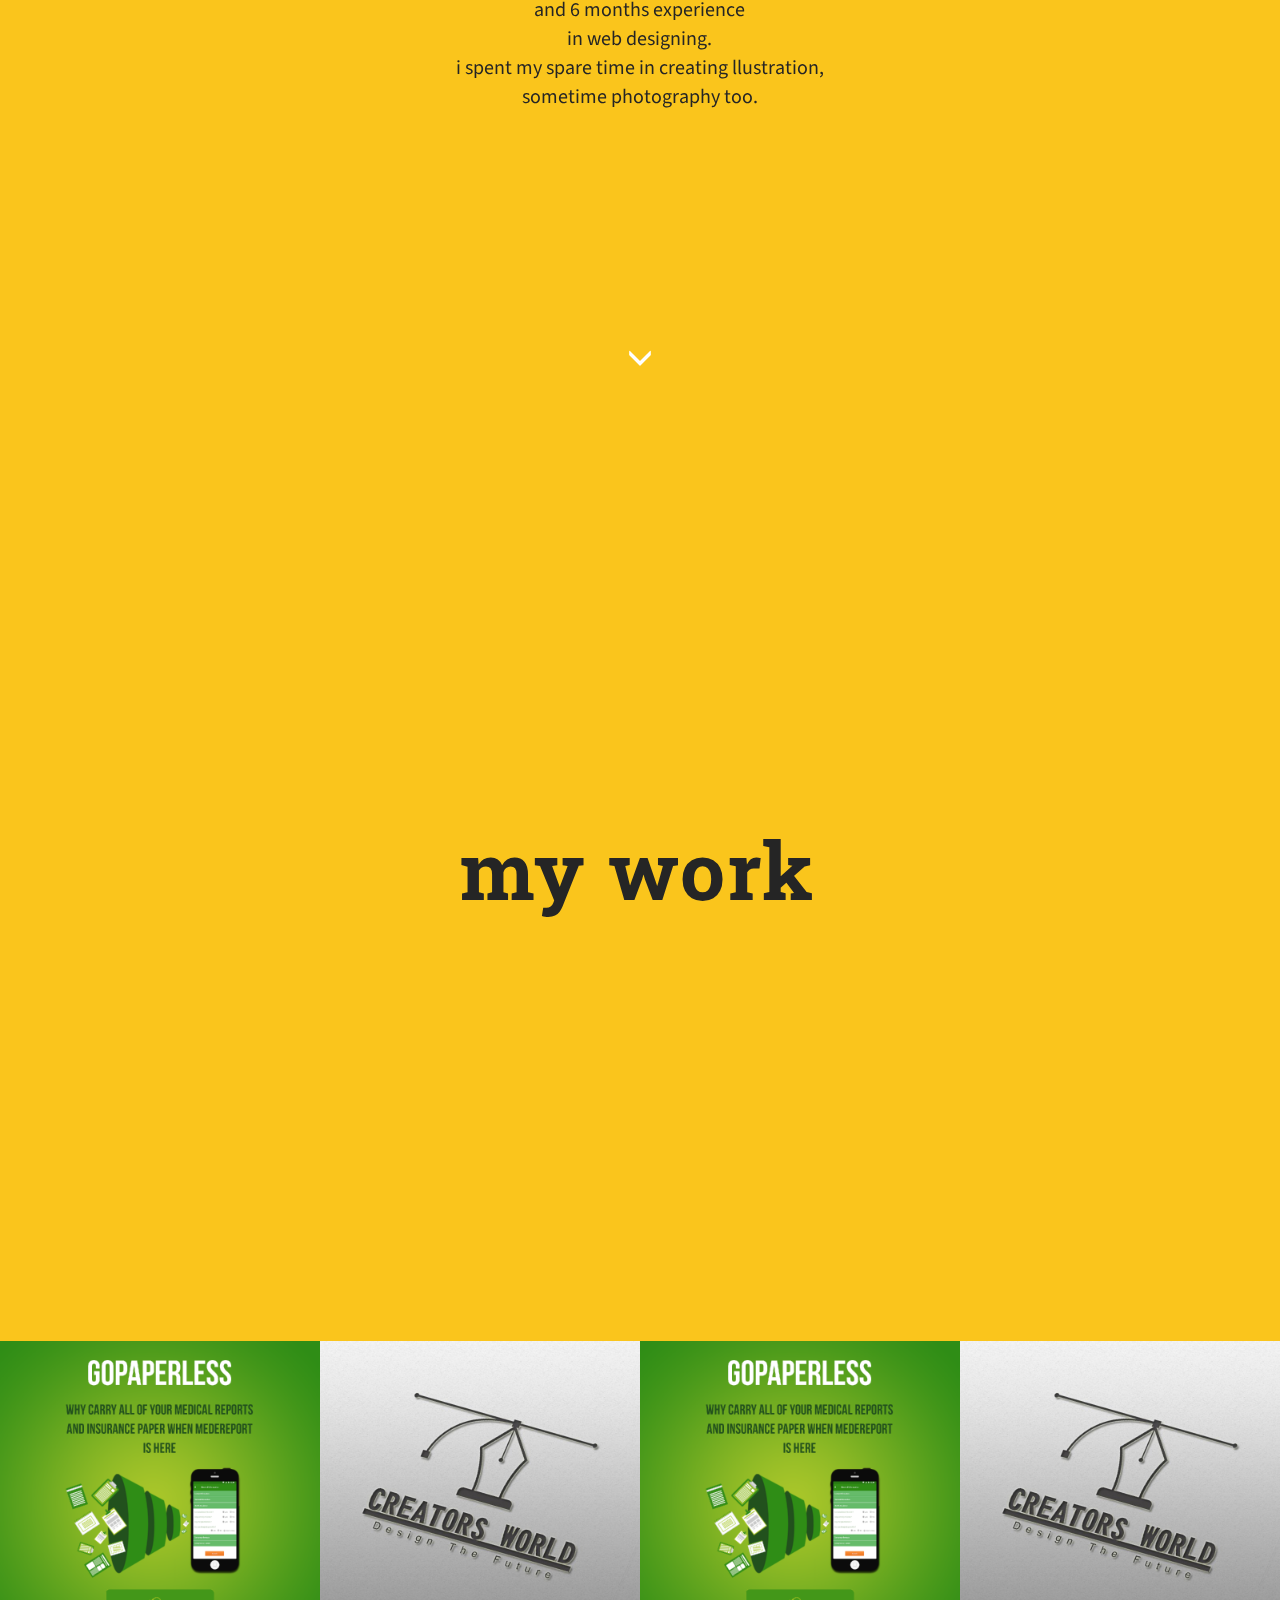
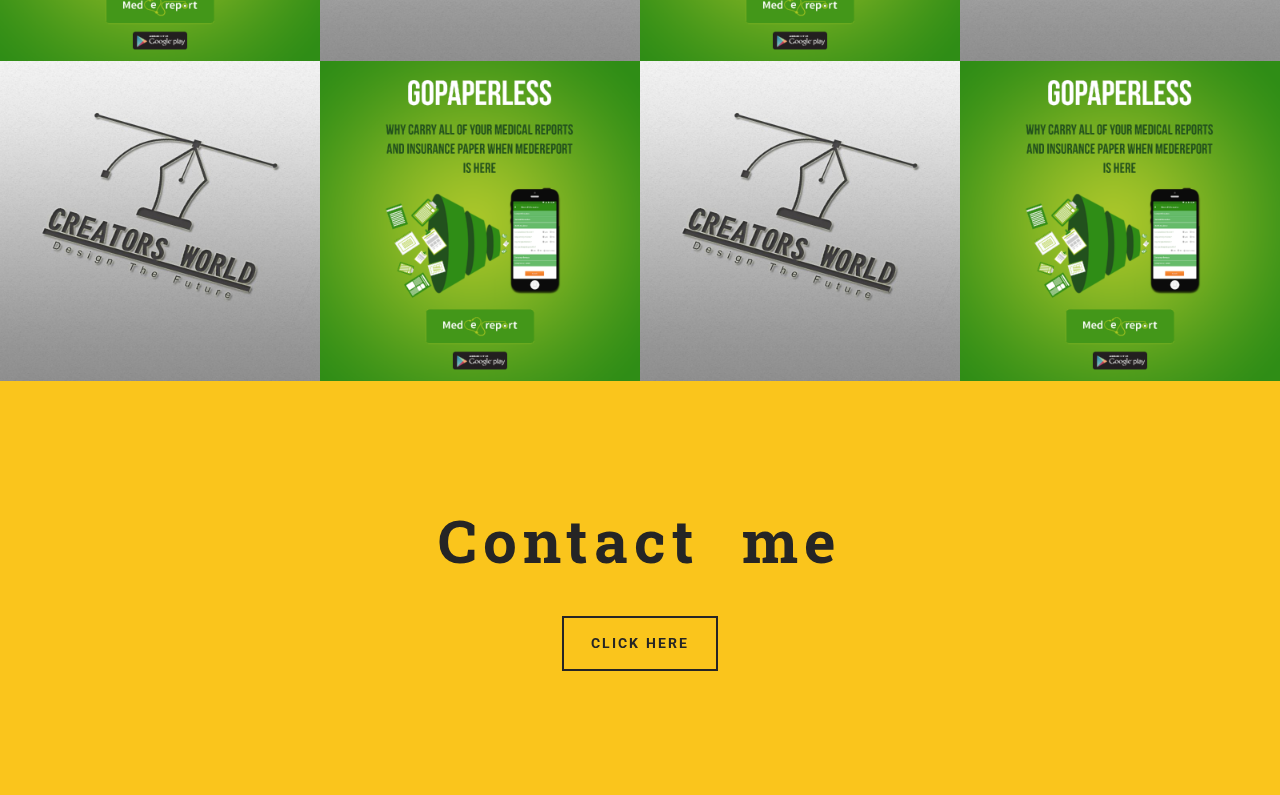
==== commit 3096815d: "create github pages" ====
--- a/index.html
+++ b/index.html
@@ -29,7 +29,7 @@
                 <div class="row"><div class=" col-sm-6 col-sm-offset-6">
                     <div class="mbr-hero animated fadeInUp">
                         <h1 class="mbr-hero__text">Hello!</h1>
-                        <p class="mbr-hero__subtext"></p><p>&nbsp; &nbsp; I am Roshan Negi, Delhi based Designer</p><p></p>
+                        <p class="mbr-hero__subtext"></p><p><br></p><br><p>&nbsp;I am Roshan Negi, Delhi based Designer</p><p></p>
                     </div>
                     
                 </div></div>
@@ -43,7 +43,7 @@
     </div>
 </section>
 
-<section class="engine"><a rel="external" href="https://mobirise.com">free offline site development</a></section><section class="mbr-section" id="header3-6">
+<section class="engine"><a rel="external" href="https://mobirise.com">simple responsive web site building software</a></section><section class="mbr-section" id="header3-6">
     <div class="mbr-section__container container mbr-section__container--isolated">
         <div class="mbr-header mbr-header--wysiwyg row">
             <div class="col-sm-8 col-sm-offset-2">
--- a/assets/mobirise/css/mbr-additional.css
+++ b/assets/mobirise/css/mbr-additional.css
@@ -61,8 +61,9 @@
   font-family: 'Roboto Slab', serif;
   font-size: 72px;
 }
-#header2-z H1 {
-  color: #000000;
-  font-family: 'Roboto Slab', serif;
-  font-size: 48px;
+#header2-x P {
+  color: #e25041;
+  text-align: center;
+  font-family: 'Source Sans Pro', sans-serif;
+  font-size: 36px;
 }
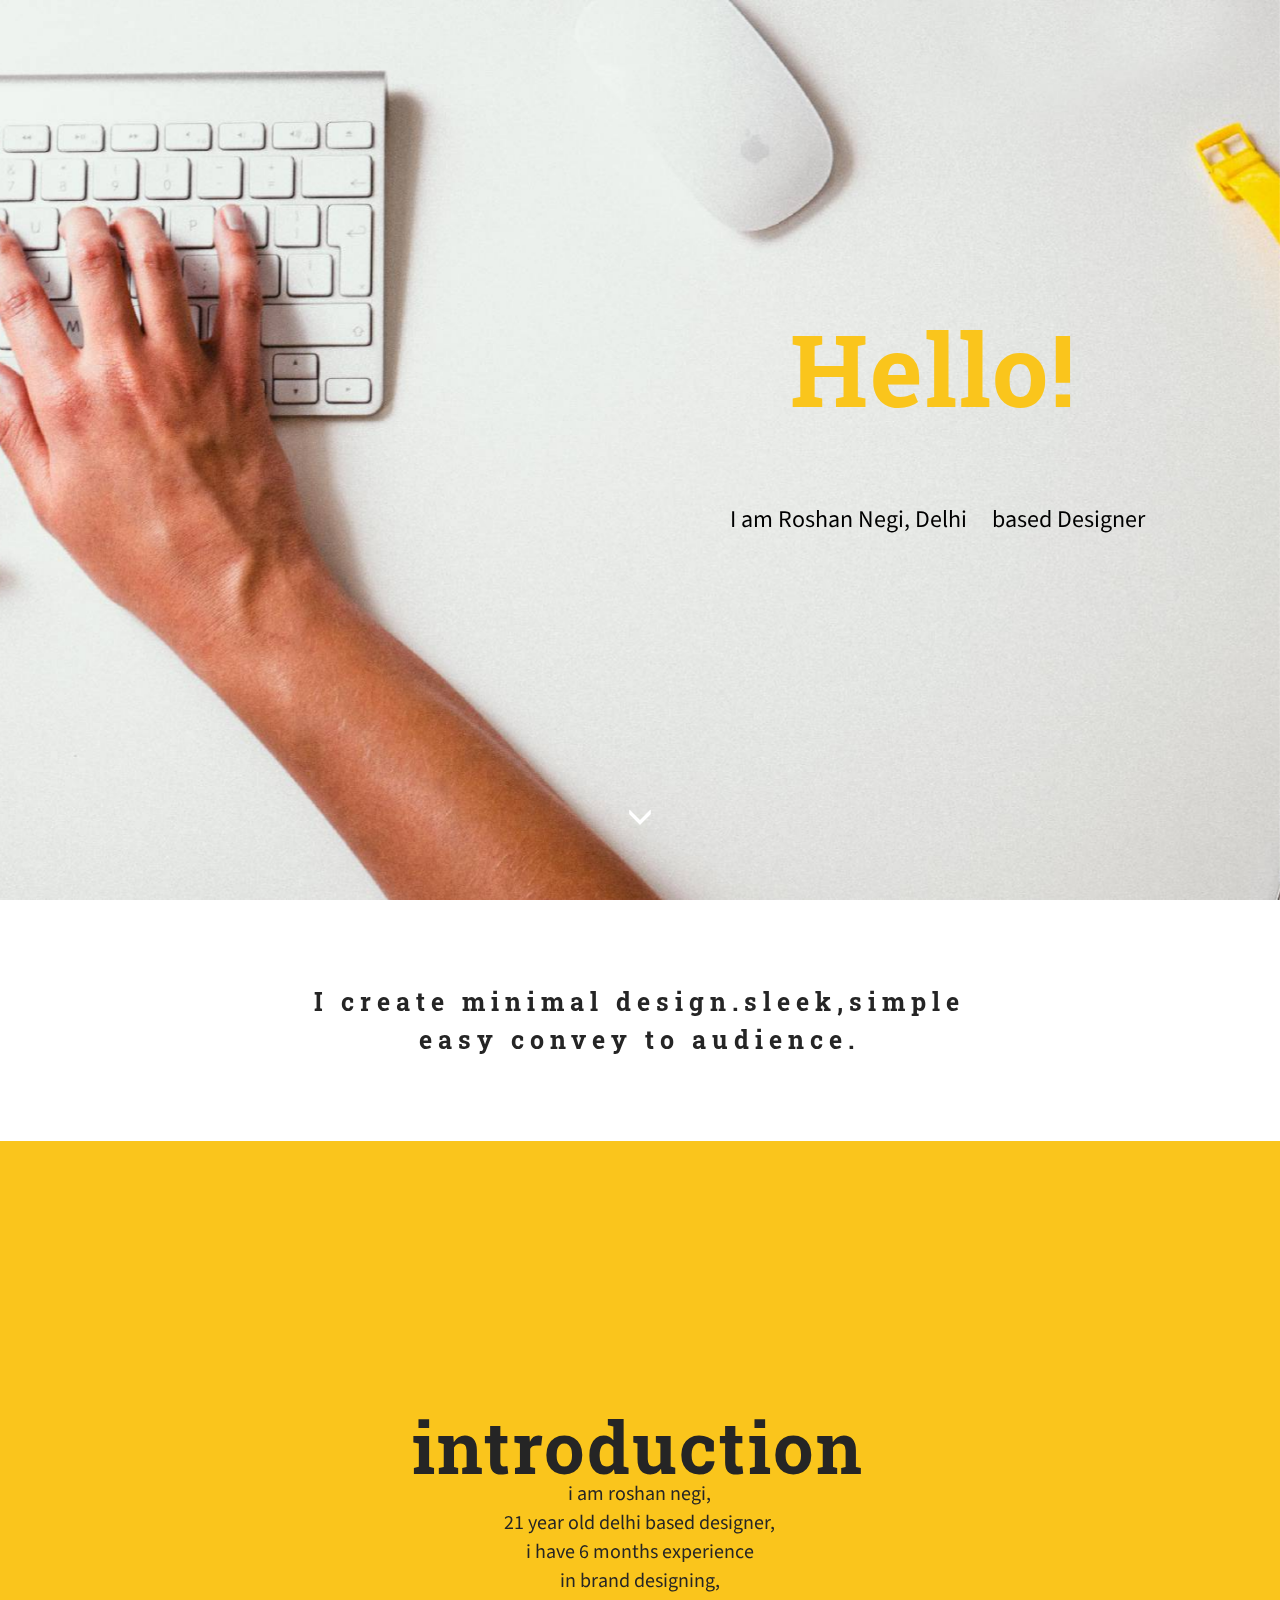
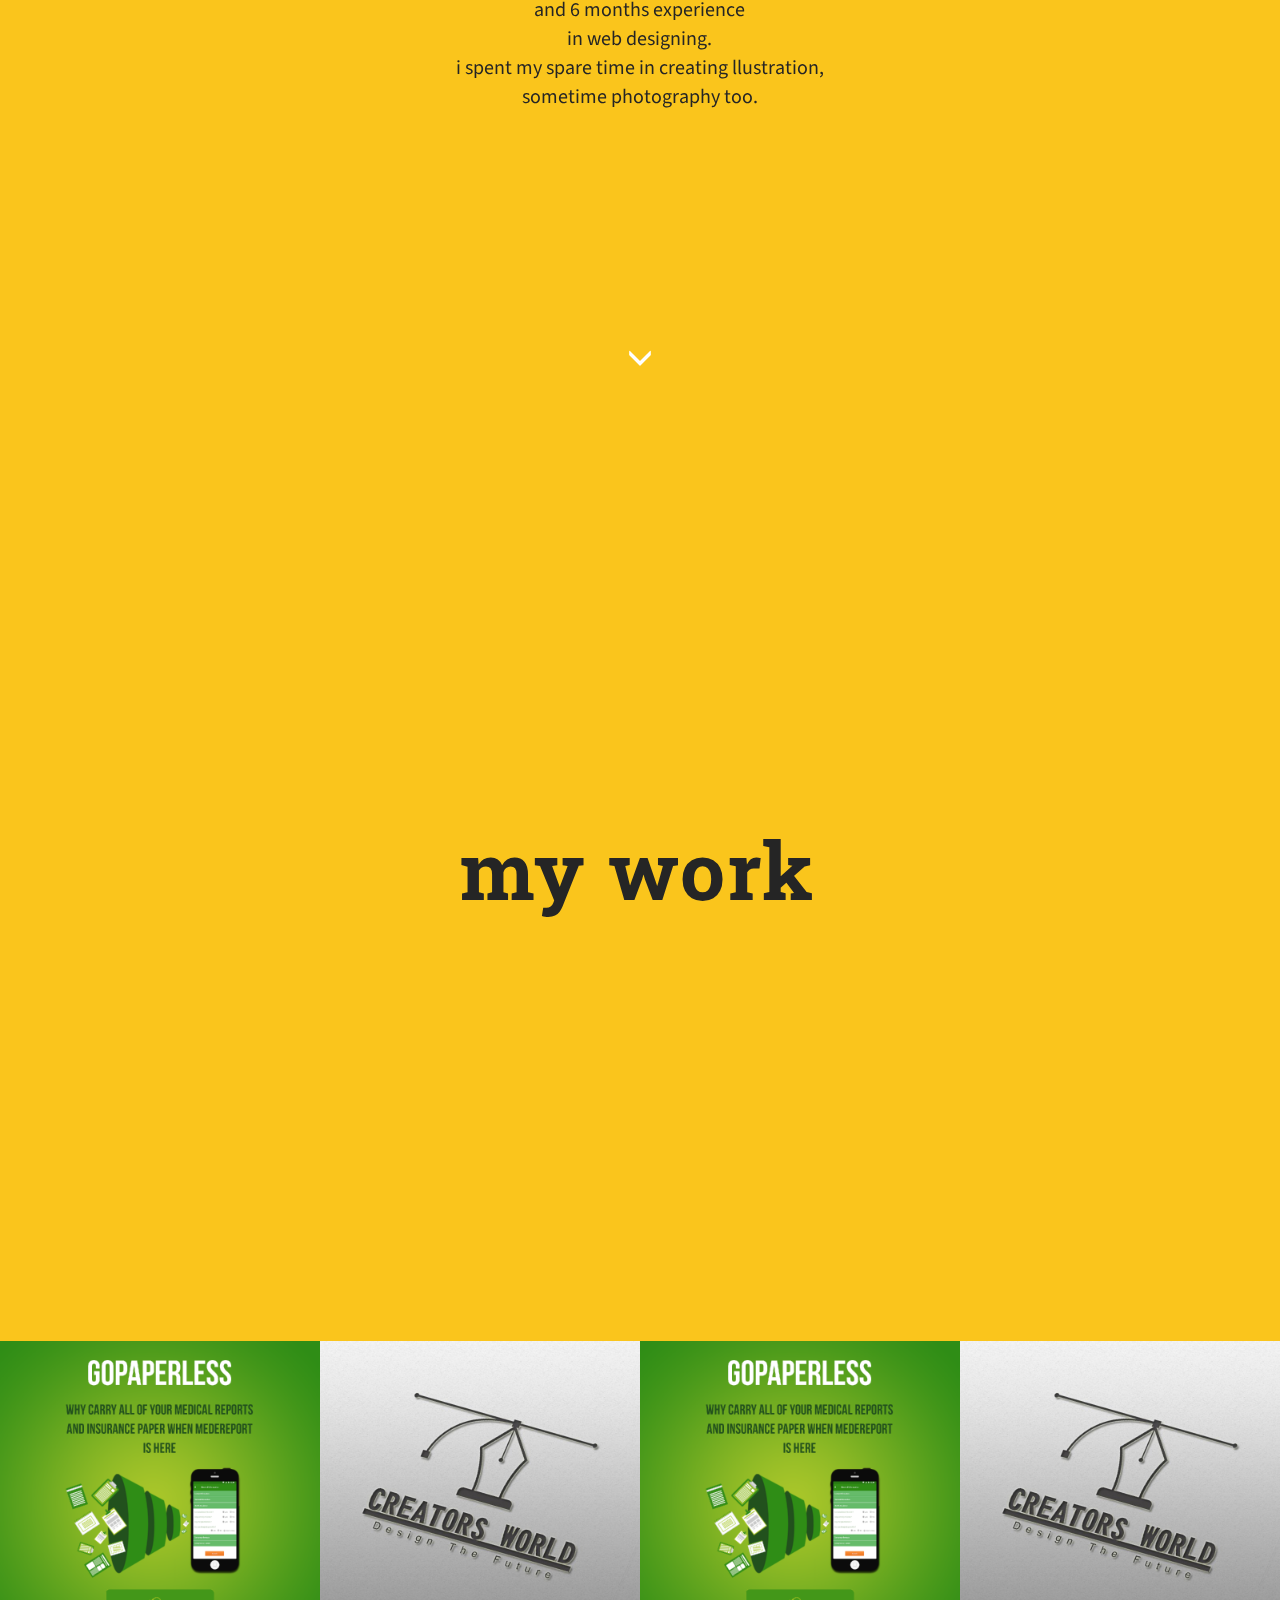
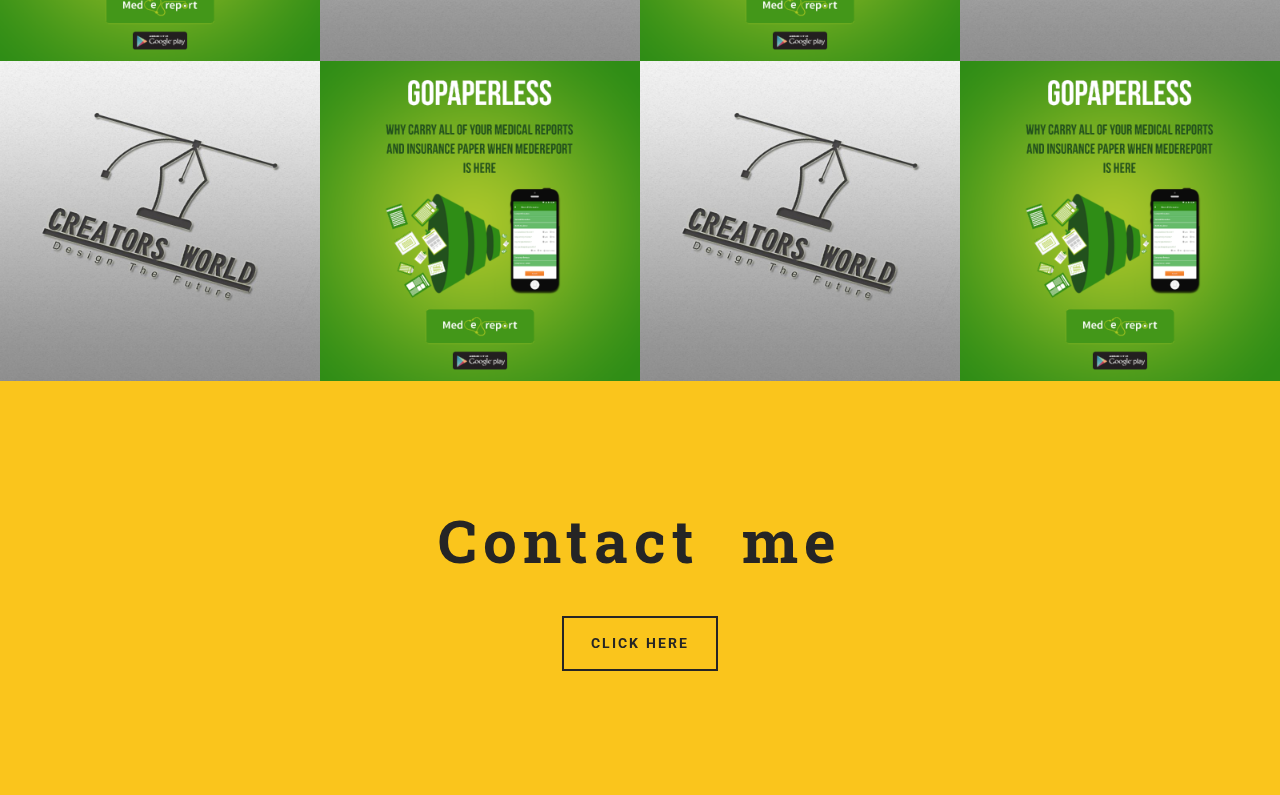
==== commit d3adf352: "create github pages" ====
--- a/index.html
+++ b/index.html
@@ -29,7 +29,7 @@
                 <div class="row"><div class=" col-sm-6 col-sm-offset-6">
                     <div class="mbr-hero animated fadeInUp">
                         <h1 class="mbr-hero__text">Hello!</h1>
-                        <p class="mbr-hero__subtext"></p><p><br></p><br><p>&nbsp;I am Roshan Negi, Delhi based Designer</p><p></p>
+                        <p class="mbr-hero__subtext"></p><p><br></p><br><p>&nbsp;I am Roshan Negi, Delhi &nbsp; &nbsp; based Designer</p><p></p>
                     </div>
                     
                 </div></div>
@@ -43,7 +43,7 @@
     </div>
 </section>
 
-<section class="engine"><a rel="external" href="https://mobirise.com">simple responsive web site building software</a></section><section class="mbr-section" id="header3-6">
+<section class="engine"><a rel="external" href="https://mobirise.com">free responsive web page generator software</a></section><section class="mbr-section" id="header3-6">
     <div class="mbr-section__container container mbr-section__container--isolated">
         <div class="mbr-header mbr-header--wysiwyg row">
             <div class="col-sm-8 col-sm-offset-2">
--- a/assets/mobirise/css/mbr-additional.css
+++ b/assets/mobirise/css/mbr-additional.css
@@ -17,7 +17,7 @@
   color: #000000;
   font-family: 'Source Sans Pro', sans-serif;
   font-size: 24px;
-  text-align: left;
+  text-align: center;
 }
 #header3-6 H3 {
   text-align: center;
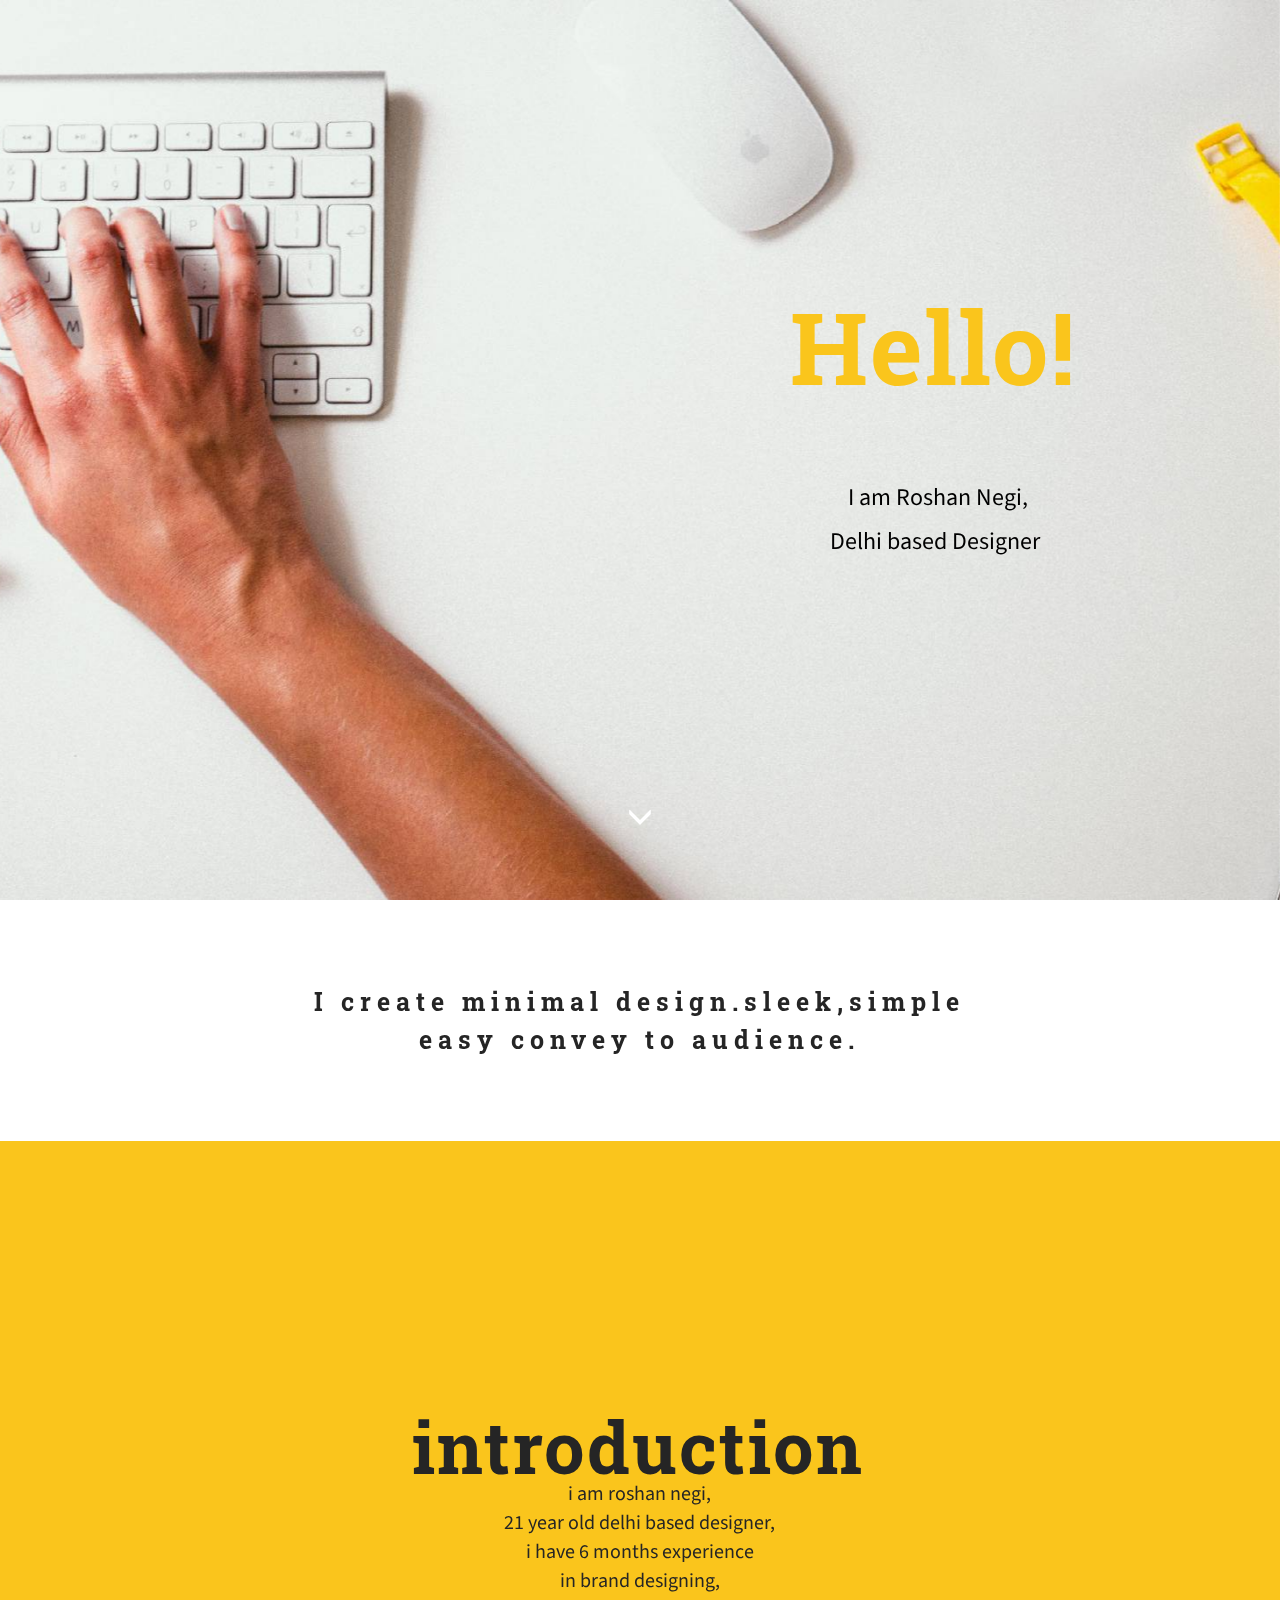
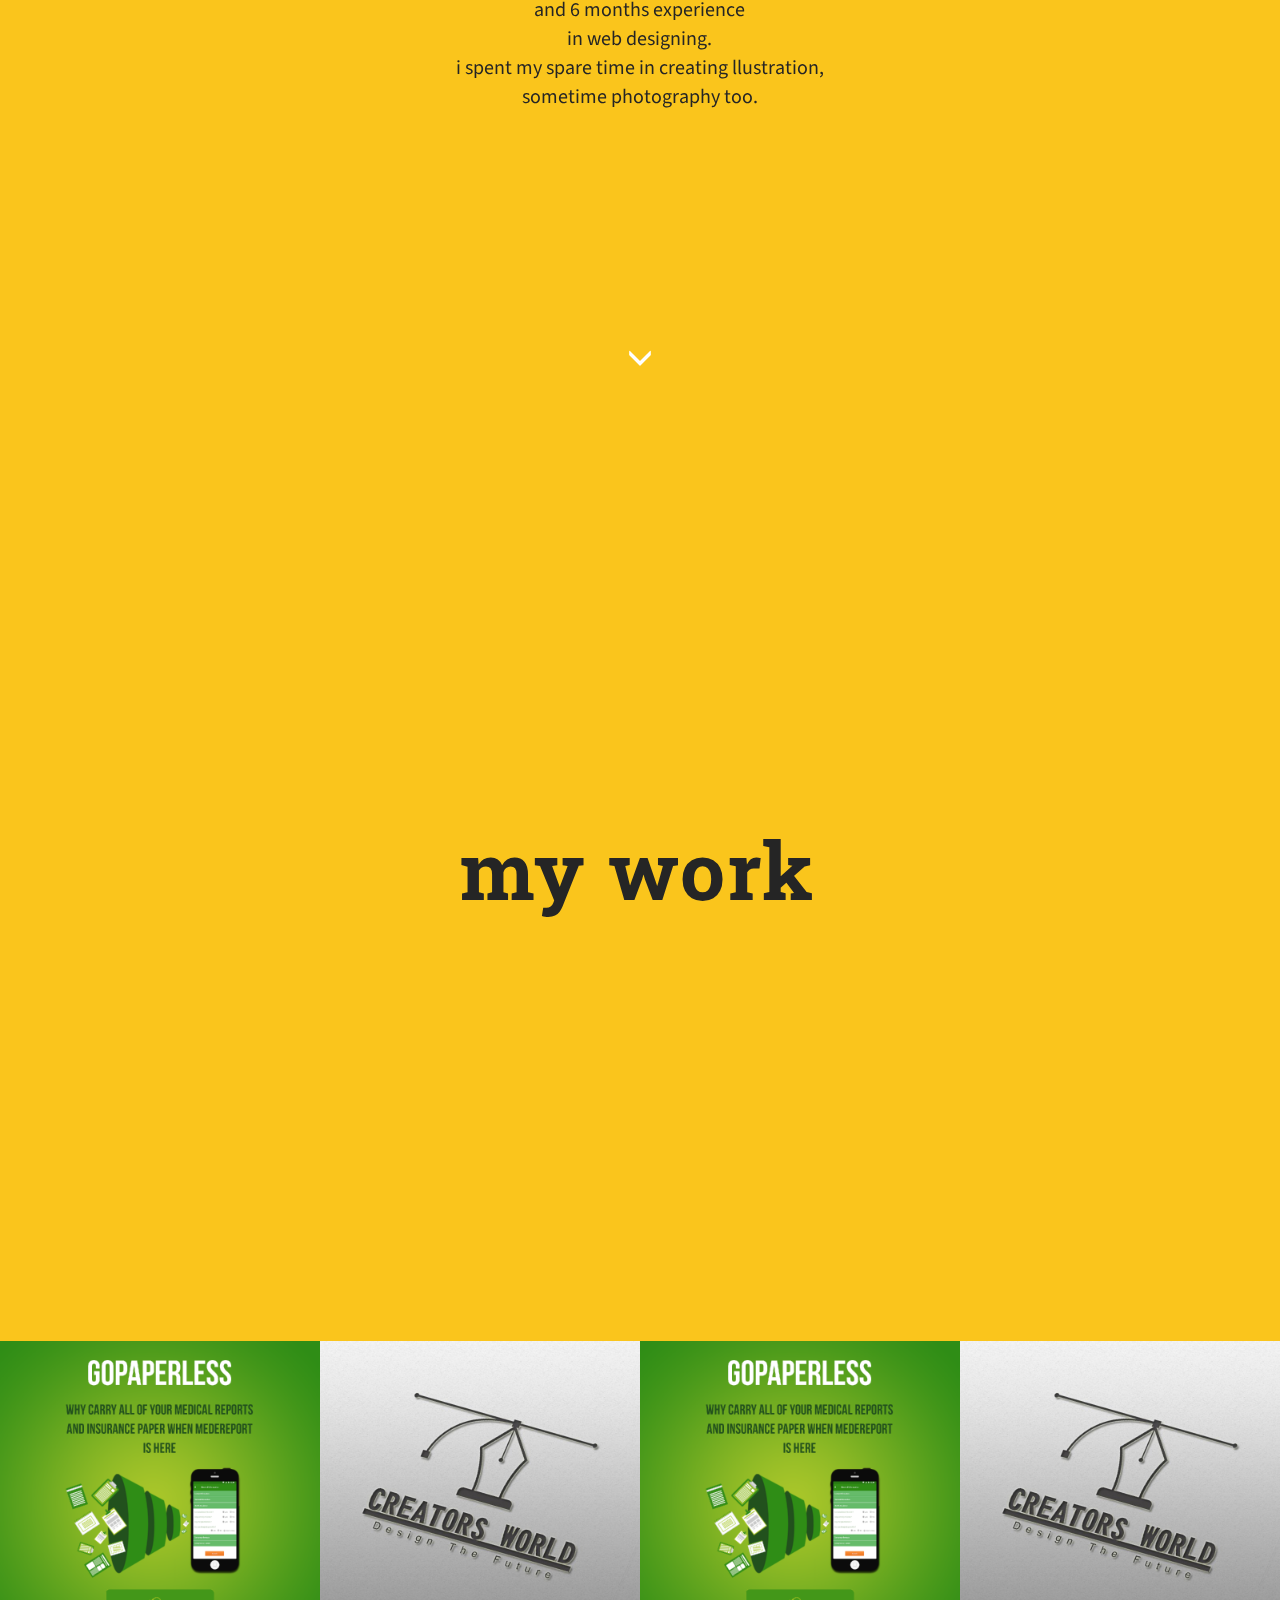
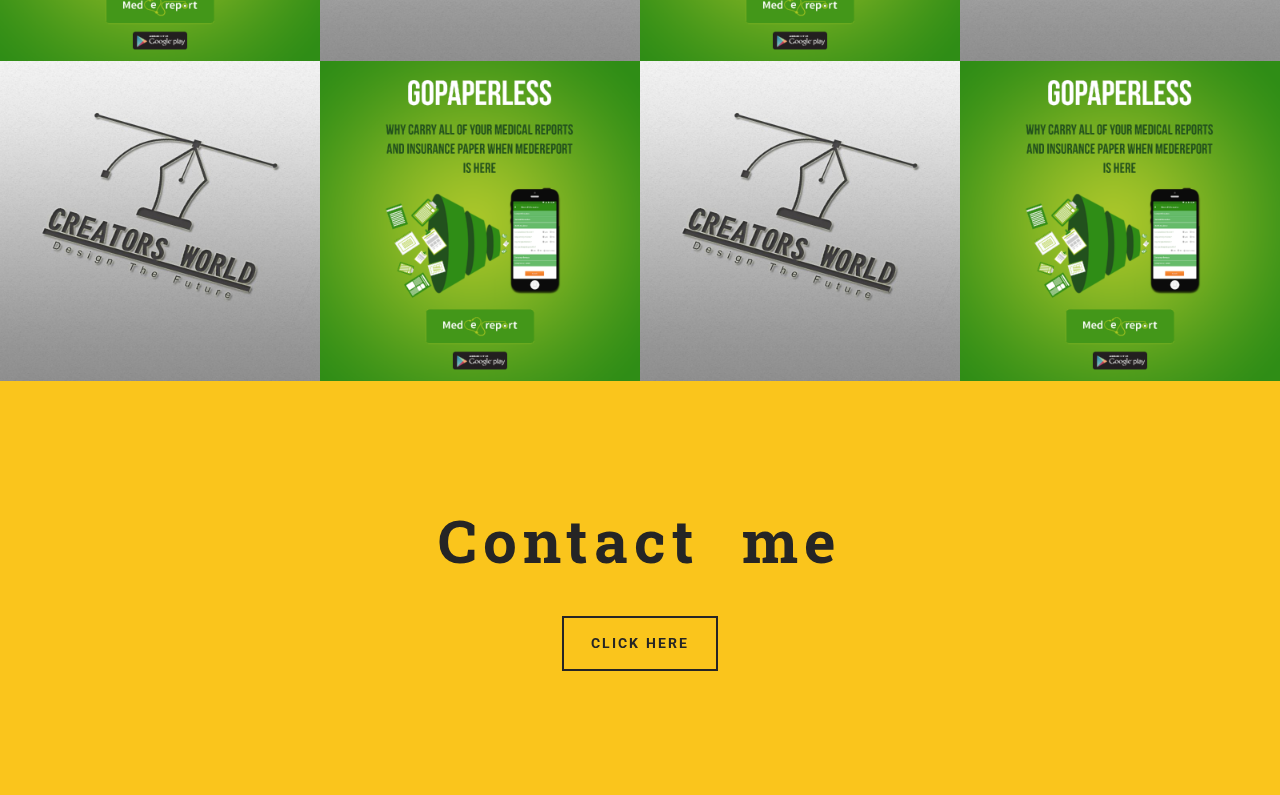
==== commit 44823978: "create github pages" ====
--- a/index.html
+++ b/index.html
@@ -29,7 +29,7 @@
                 <div class="row"><div class=" col-sm-6 col-sm-offset-6">
                     <div class="mbr-hero animated fadeInUp">
                         <h1 class="mbr-hero__text">Hello!</h1>
-                        <p class="mbr-hero__subtext"></p><p><br></p><br><p>&nbsp;I am Roshan Negi, Delhi &nbsp; &nbsp; based Designer</p><p></p>
+                        <p class="mbr-hero__subtext"></p><p><br></p><br><p>&nbsp;I am Roshan Negi,</p><p>Delhi based Designer</p><p></p>
                     </div>
                     
                 </div></div>
@@ -43,7 +43,7 @@
     </div>
 </section>
 
-<section class="engine"><a rel="external" href="https://mobirise.com">free responsive web page generator software</a></section><section class="mbr-section" id="header3-6">
+<section class="engine"><a rel="external" href="https://mobirise.com">free mobile web builder software</a></section><section class="mbr-section" id="header3-6">
     <div class="mbr-section__container container mbr-section__container--isolated">
         <div class="mbr-header mbr-header--wysiwyg row">
             <div class="col-sm-8 col-sm-offset-2">
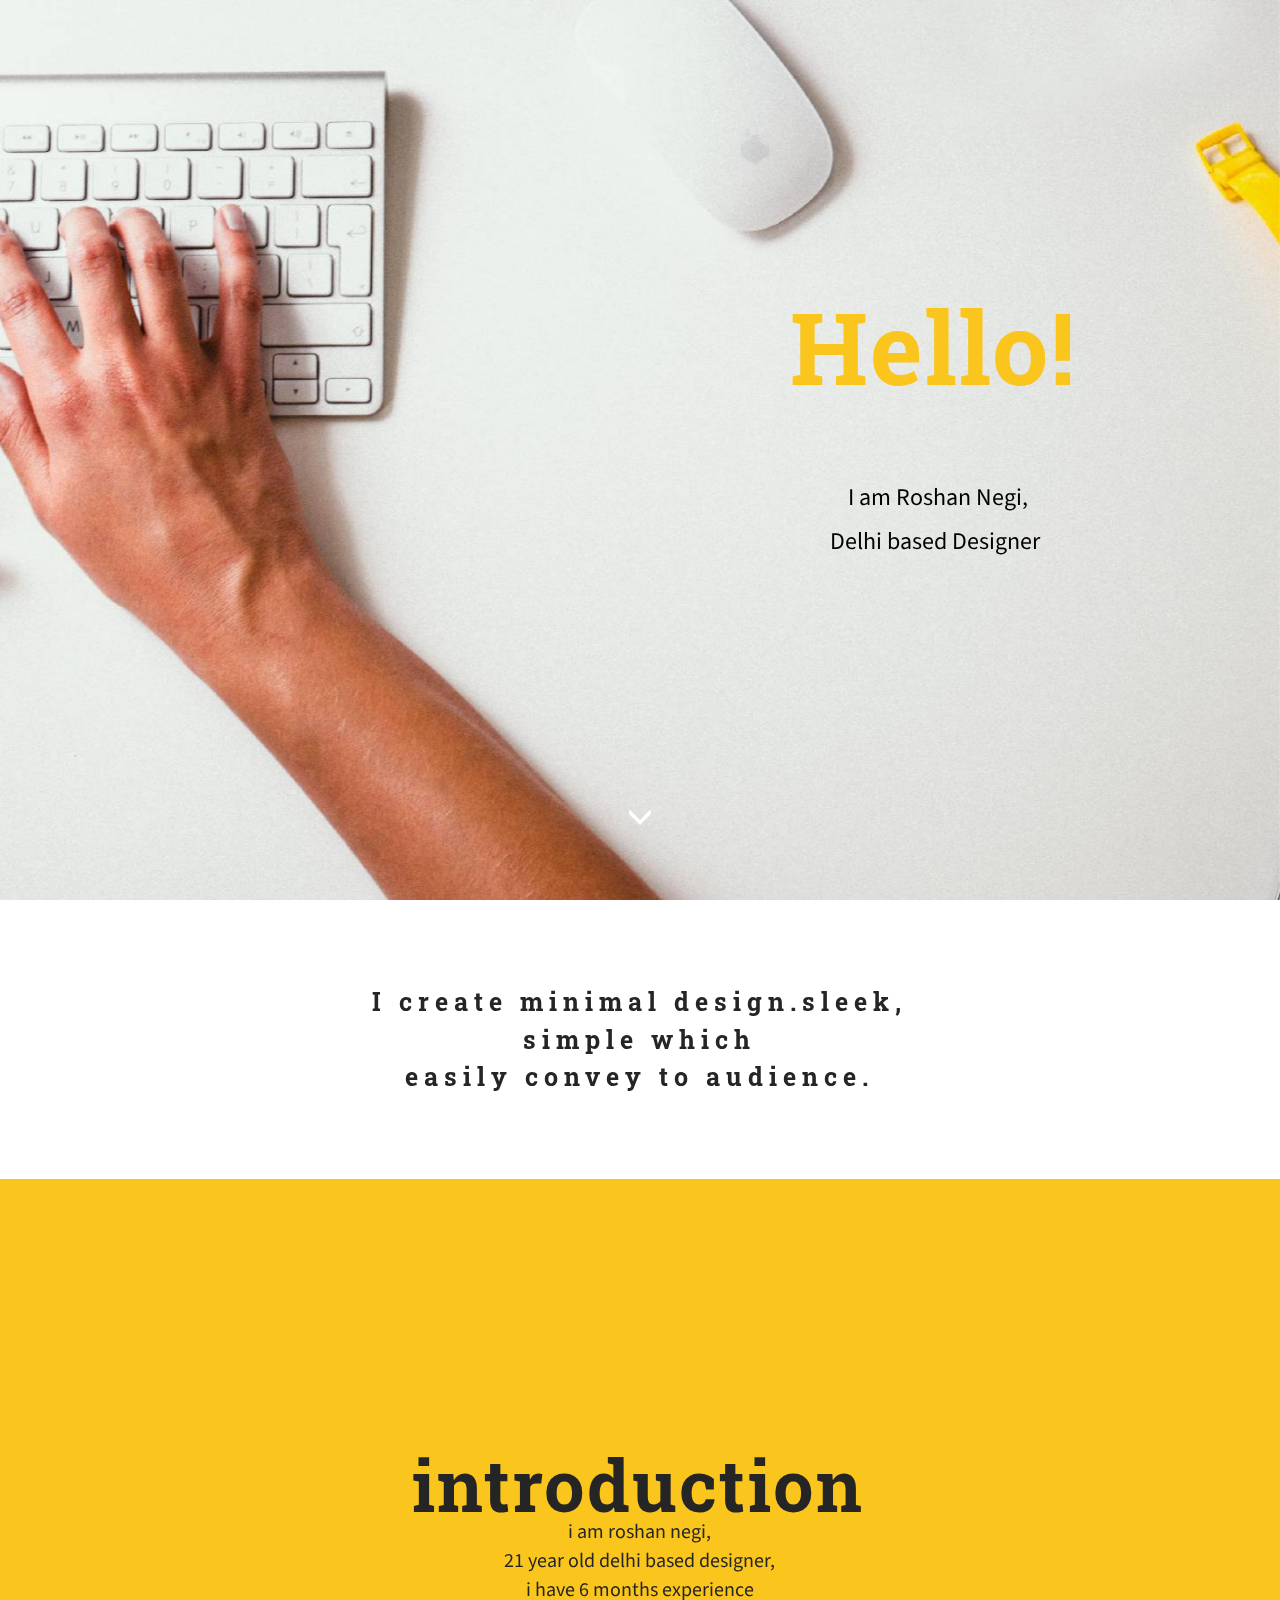
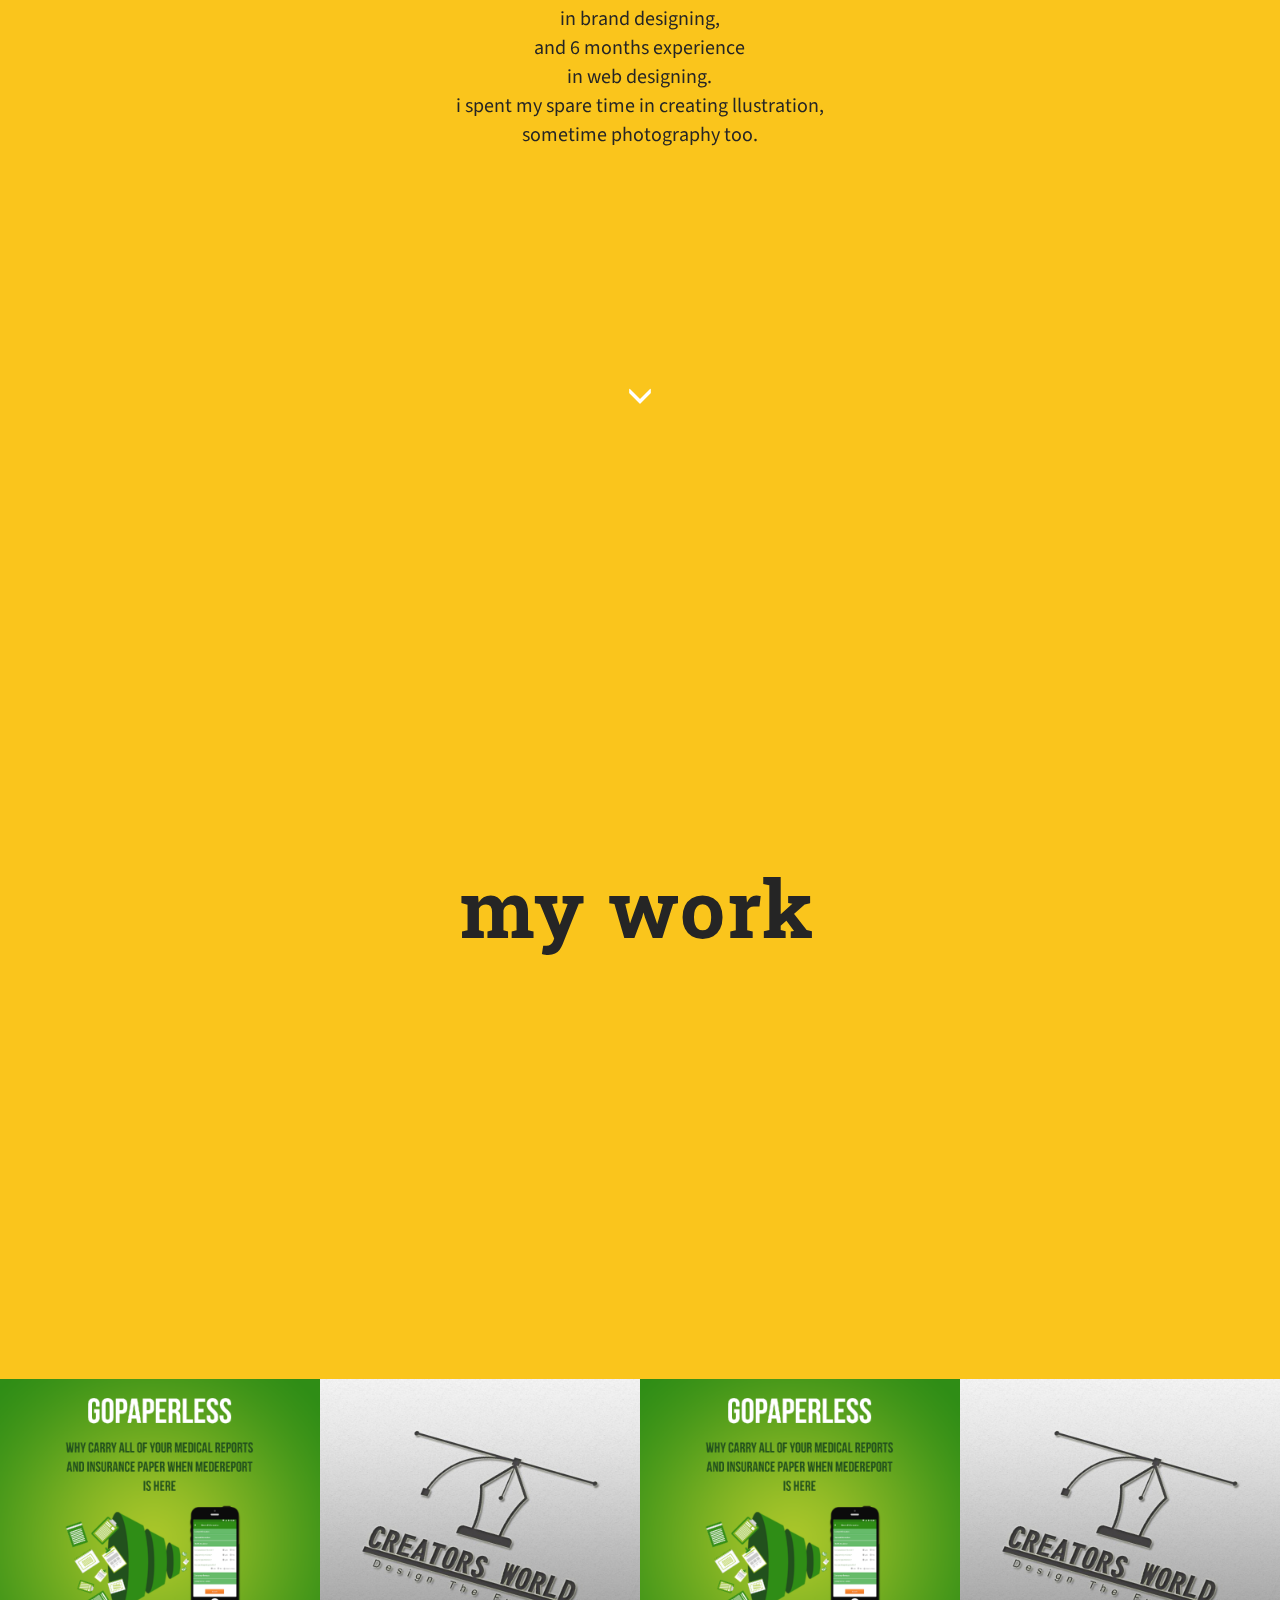
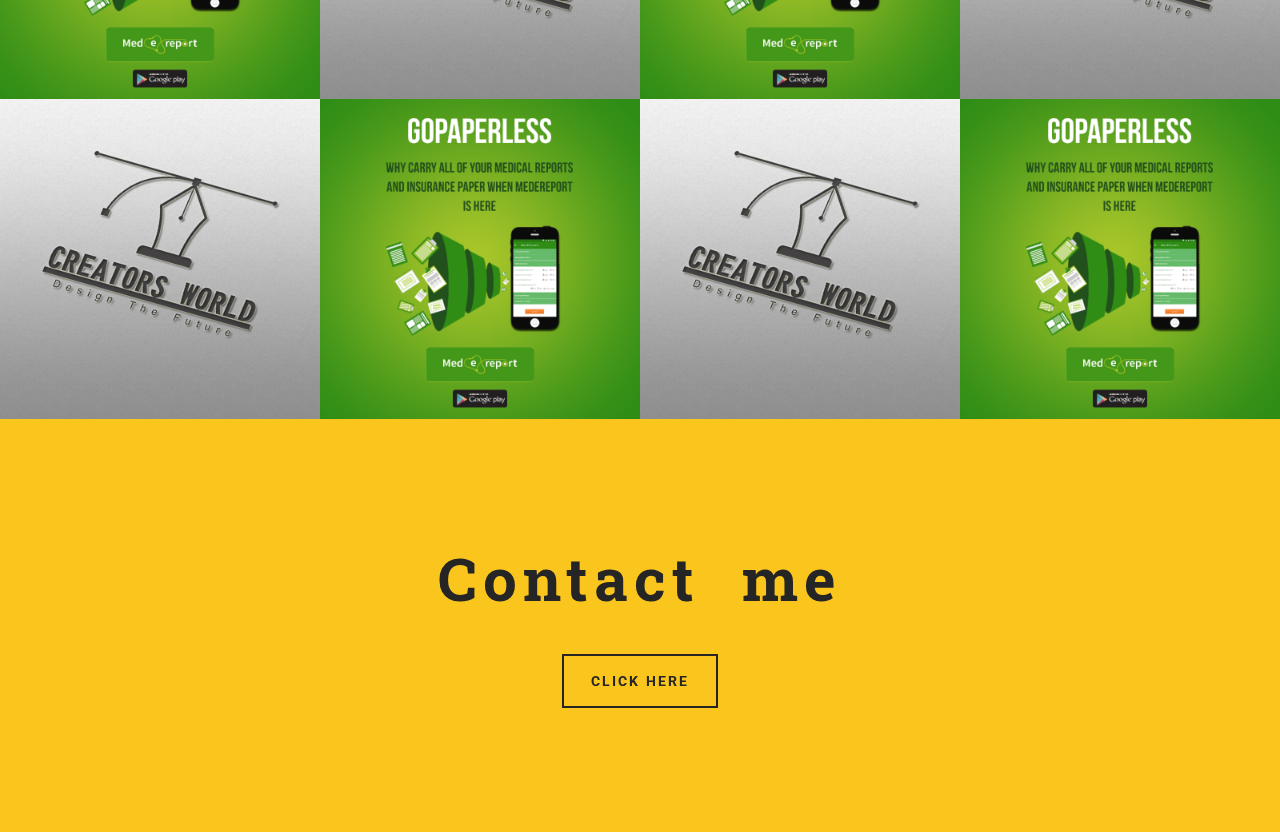
==== commit e2bd5fbb: "create github pages" ====
--- a/index.html
+++ b/index.html
@@ -43,11 +43,11 @@
     </div>
 </section>
 
-<section class="engine"><a rel="external" href="https://mobirise.com">free mobile web builder software</a></section><section class="mbr-section" id="header3-6">
+<section class="engine"><a rel="external" href="https://mobirise.com">easy html web site generator</a></section><section class="mbr-section" id="header3-6">
     <div class="mbr-section__container container mbr-section__container--isolated">
         <div class="mbr-header mbr-header--wysiwyg row">
             <div class="col-sm-8 col-sm-offset-2">
-                <h3 class="mbr-header__text">I create&nbsp;minimal design.sleek,simple<br>easy convey&nbsp;to audience.</h3>
+                <h3 class="mbr-header__text">I create&nbsp;minimal design.sleek,<br>simple which<br>easily convey&nbsp;to audience.</h3>
                 
             </div>
         </div>
